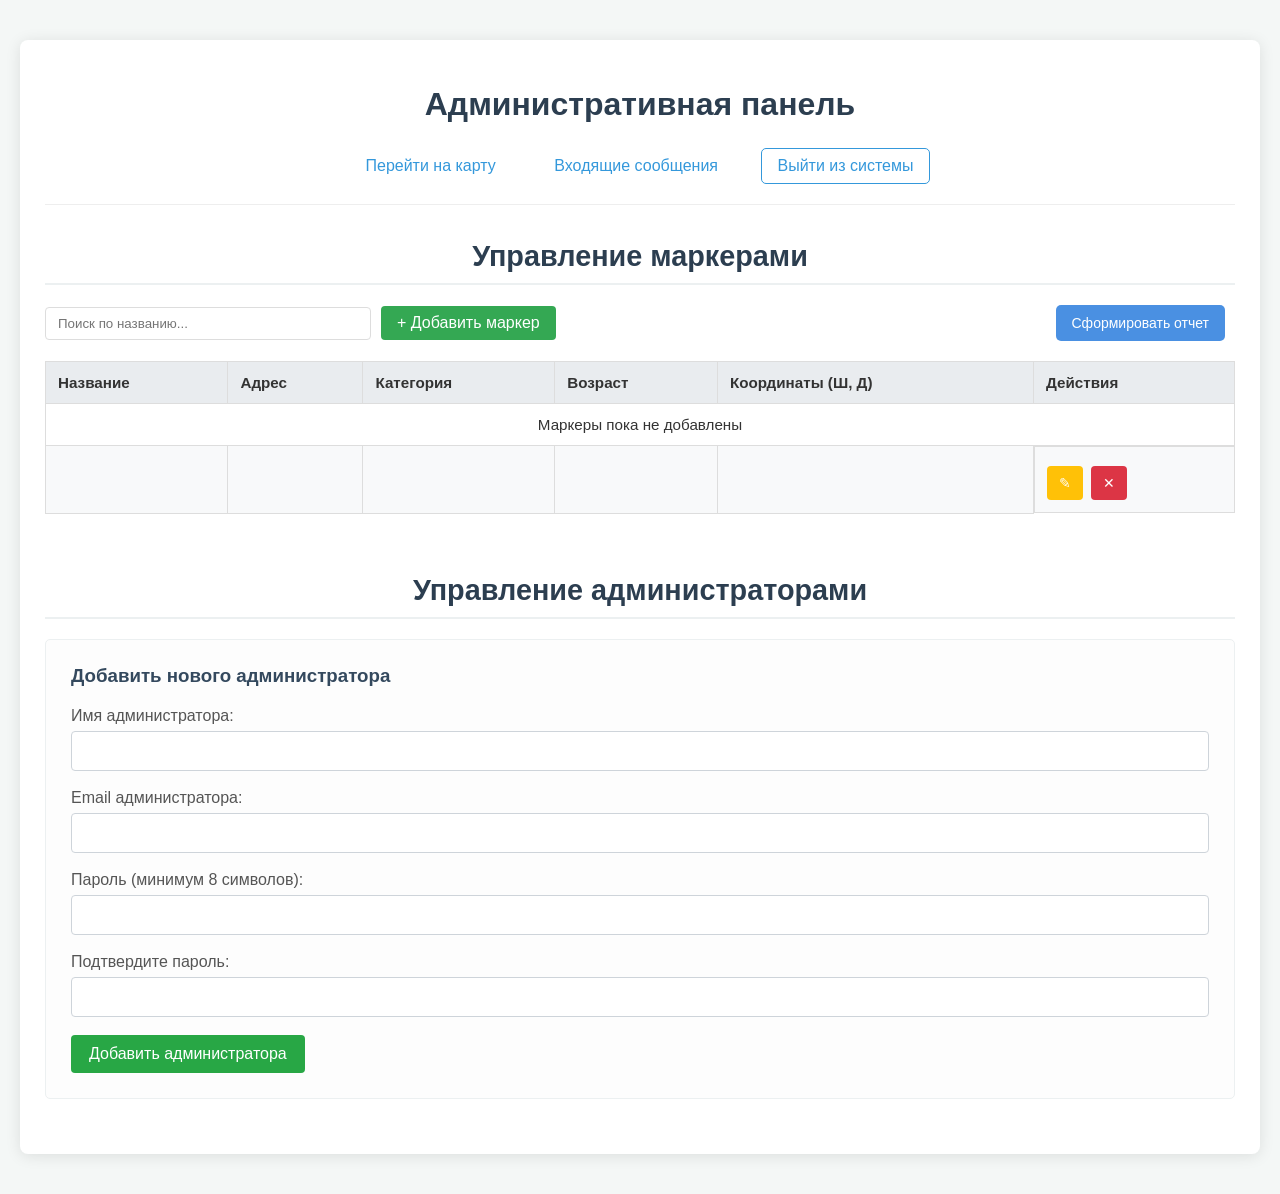
==== src/main/resources/templates/admin-panel.html @ 4ac2db16 "initial commit" ====
<!DOCTYPE html>
<html lang="ru" xmlns:th="http://www.thymeleaf.org" xmlns:sec="http://www.thymeleaf.org/extras/spring-security6">
<head>
    <meta charset="UTF-8">
    <title>Админ-панель</title>
    <script src="https://api-maps.yandex.ru/2.1/?apikey=c346c275-4f93-44c4-8aa1-f67dc426e367&lang=ru_RU"></script>
    <link rel="stylesheet" th:href="@{/css/style.css}">
    <style>
        body { font-family: 'Inter', sans-serif; margin: 0; padding: 20px; background-color: #f4f7f6; color: #333; }
        .admin-container { max-width: 1200px; margin: 20px auto; background: #fff; padding: 25px; border-radius: 8px; box-shadow: 0 2px 15px rgba(0,0,0,0.1); }
        h1, h2 { text-align: center; color: #2c3e50; }
        h1 { margin-bottom: 25px; }
        h2 { margin-top: 35px; margin-bottom: 20px; border-bottom: 2px solid #ecf0f1; padding-bottom: 10px; font-size: 1.8em; }
        .nav-links { text-align: center; margin-bottom: 30px; padding-bottom: 20px; border-bottom: 1px solid #eee; }
        .nav-links a, .nav-links button {
            margin: 0 12px; text-decoration: none; color: #3498db; font-weight: 500;
            padding: 8px 15px; border-radius: 5px; transition: background-color 0.3s, color 0.3s;
        }
        .nav-links a:hover, .nav-links button:hover { background-color: #3498db; color: white; }
        .nav-links button { background: none; border: 1px solid #3498db; cursor: pointer; font-size: inherit; }

        table { width: 100%; border-collapse: collapse; margin-bottom: 25px; font-size: 0.95em; }
        th, td { border: 1px solid #ddd; padding: 12px; text-align: left; vertical-align: middle; }
        th { background-color: #e9ecef; font-weight: 600; }
        tr:nth-child(even) { background-color: #f8f9fa; }
        .actions {
            display: flex; /* Горизонтальное размещение */
            gap: 8px; /* Пространство между кнопками */
            align-items: center; /* Выравнивание по вертикали */
        }
        .actions a, .actions button {
            margin-right: 0; text-decoration: none; padding: 9px 12px;
            border-radius: 4px; font-size: 0.9em; border: none; cursor: pointer;
            transition: opacity 0.2s; margin-top: 7px;
        }
        .actions .edit-btn { background-color: #ffc107; color: white; }
        .actions .edit-btn:hover { opacity: 0.8; }
        .actions .delete-btn { background-color: #dc3545; color: white; }
        .actions .delete-btn:hover { opacity: 0.8; }

        .form-section { margin-bottom: 30px; padding: 25px; background-color: #fdfdfd; border: 1px solid #ecf0f1; border-radius: 5px; }
        .form-section h3 { margin-top: 0; margin-bottom: 20px; color: #34495e; }
        .form-group { margin-bottom: 18px; }
        .form-group label { display: block; margin-bottom: 6px; font-weight: 500; color: #555; }
        .form-group input[type="text"],
        .form-group input[type="number"],
        .form-group input[type="email"],
        .form-group input[type="password"],
        .form-group select {
            width: 100%;
            padding: 10px; border: 1px solid #ced4da; border-radius: 4px;
            box-sizing: border-box; font-size: 1em;
            transition: border-color 0.2s;
        }
        .form-group input:focus, .form-group select:focus { border-color: #3498db; outline: none; box-shadow: 0 0 0 0.1rem rgba(52, 152, 219, 0.25); }
        .btn { padding: 10px 18px; border-radius: 4px; border: none; cursor: pointer; font-size: 1em; font-weight: 500; transition: background-color 0.3s; }
        .btn-primary { background-color: #28a745; color: white; }
        .btn-primary:hover { background-color: #218838; }
        .btn-submit-edit { background-color: #007bff; color: white; }
        .btn-submit-edit:hover { background-color: #0056b3; }

        .validation-error { color: #e74c3c; font-size: 0.85em; margin-top: 4px; }

        .modal { display: none; position: fixed; z-index: 1050; left: 0; top: 0; width: 100%; height: 100%; overflow: auto; background-color: rgba(0,0,0,0.5); }
        .modal-content { background-color: #fff; margin: 8% auto; padding: 25px; border: 1px solid #bbb; width: 90%; max-width: 650px; border-radius: 6px; position: relative; box-shadow: 0 5px 15px rgba(0,0,0,0.3); }
        .close-btn { color: #888; position: absolute; top: 10px; right: 20px; font-size: 28px; font-weight: bold; }
        .close-btn:hover, .close-btn:focus { color: #333; text-decoration: none; cursor: pointer; }

        .map-container {
            height: 300px;
            width: 100%;
            margin-bottom: 20px;
            border: 1px solid #ddd;
            border-radius: 4px;
        }

        #add-map-preview, #edit-map-preview {
            height: 100%;
            width: 100%;
        }

        .map-controls {
            margin-top: 10px;
            display: flex;
            gap: 10px;
        }

        .map-controls button {
            background: none; border: 1px solid #3498db; cursor: pointer; font-size: inherit;
            margin: 0 12px; text-decoration: none; color: #3498db; font-weight: 500;
            padding: 5px 10px; border-radius: 5px; transition: background-color 0.3s, color 0.3s;
        }

        .map-controls button:hover {
            background-color: #3498db; color: white;
        }

        .table-actions {
            display: flex;
            justify-content: space-between;
            align-items: center;
            margin-bottom: 20px;
        }
        .search-and-add {
            display: flex;
            gap: 10px;
            align-items: center;
        }
        .search-input {
            padding: 8px 12px;
            border: 1px solid #ddd;
            border-radius: 4px;
            width: 300px;
        }
        .add-btn {
            background-color: #34a853;
            color: white;
            border: none;
            padding: 8px 16px;
            font-size: 1em;
            border-radius: 4px;
            cursor: pointer;
            transition: background-color 0.3s;
        }
        .add-btn:hover {
            background-color: #2d9249;
        }

        /* Новые стили для уведомлений */
        .notification {
            position: fixed;
            top: 20px;
            left: 50%;
            transform: translateX(-50%);
            padding: 15px 20px;
            border-radius: 5px;
            display: flex;
            align-items: center;
            justify-content: space-between;
            box-shadow: 0 2px 10px rgba(0,0,0,0.1);
            z-index: 1000;
            max-width: 80%;
            animation: fadeIn 0.3s ease-in-out;
        }

        .success-notification {
            background-color: #d4edda;
            color: #155724;
            border: 1px solid #c3e6cb;
        }

        .error-notification {
            background-color: #f8d7da;
            color: #721c24;
            border: 1px solid #f5c6cb;
        }

        .notification-close {
            margin-left: 15px;
            cursor: pointer;
            font-weight: bold;
        }

        @keyframes fadeIn {
            from { opacity: 0; transform: translateX(-50%) translateY(-20px); }
            to { opacity: 1; transform: translateX(-50%) translateY(0); }
        }

        .report-btn {
            background-color: #4a90e2; /* Голубой цвет */
            color: white;
            border: none;
            padding: 10px 16px;
            font-size: 14px;
            font-weight: 500;
            border-radius: 5px;
            cursor: pointer;
            transition: background-color 0.3s ease;
            margin-right: 10px;
        }

        .report-btn:hover {
            background-color: #357ABD;
        }
    </style>
</head>
<body>
<div class="admin-container">
    <h1>Административная панель</h1>
    <div class="nav-links">
        <a th:href="@{/}">Перейти на карту</a>
        <a th:href="@{/admin/chats}">Входящие сообщения</a>
        <form th:action="@{/logout}" method="post" style="display: inline;">
            <button type="submit">Выйти из системы</button>
        </form>
    </div>

    <!-- Уведомления будут добавляться сюда динамически -->
    <div id="notifications-container"></div>

    <h2 id="manage-markers-heading">Управление маркерами</h2>

    <div class="table-actions">
        <div class="search-and-add">
            <input type="text" id="marker-search" class="search-input" placeholder="Поиск по названию...">
            <button class="add-btn" onclick="openAddModal()">+ Добавить маркер</button>
        </div>
        <button class="report-btn" onclick="generateReport()">Сформировать отчет</button>
    </div>

    <div style="overflow-x:auto;">
        <table id="markers-table">
            <thead>
            <tr>
                <th>Название</th>
                <th>Адрес</th>
                <th>Категория</th>
                <th>Возраст</th>
                <th>Координаты (Ш, Д)</th>
                <th>Действия</th>
            </tr>
            </thead>
            <tbody>
            <tr th:if="${#lists.isEmpty(markers)}">
                <td colspan="7" style="text-align:center;">Маркеры пока не добавлены</td>
            </tr>
            <tr th:each="marker : ${markers}" class="marker-row">
                <td class="marker-name" th:text="${marker.name}"></td>
                <td th:text="${marker.address ?: '-'}"></td>
                <td th:text="${marker.diagnosis ?: '-'}"></td>
                <td th:text="${marker.age ?: '-'}"></td>
                <td th:text="${marker.latitude + ', ' + marker.longitude}"></td>
                <td class="actions">
                    <button th:attr="onclick=|openEditModal(${marker.id})|" class="edit-btn">✎</button>
                    <form th:action="@{/admin/markers/delete}" method="post" style="display: inline;">
                        <input type="hidden" name="id" th:value="${marker.id}"/>
                        <button type="submit" class="delete-btn" onclick="return confirm('Вы уверены, что хотите удалить этот маркер?');">✕</button>
                    </form>
                </td>
            </tr>
            </tbody>
        </table>
    </div>

    <!-- Модальное окно для добавления маркера -->
    <div id="addMarkerModal" class="modal">
        <div class="modal-content">
            <span class="close-btn" onclick="closeAddModal()">×</span>
            <h3>Добавить новый маркер</h3>
            <form id="addMarkerForm" th:action="@{/admin/markers/add}" th:object="${newMarker}" method="post">
                <div th:if="${#fields.hasErrors('newMarker.*')}" class="notification error-notification">
                    <span>Пожалуйста, исправьте ошибки в форме:</span>
                    <ul>
                        <li th:each="err : ${#fields.errors('newMarker.*')}" th:text="${err}"></li>
                    </ul>
                    <span class="notification-close" onclick="this.parentElement.style.display='none'">×</span>
                </div>

                <div class="form-group">
                    <label for="add-name">Название организации/услуги:</label>
                    <input type="text" id="add-name" th:field="*{name}" required>
                    <div th:if="${#fields.hasErrors('name')}" th:errors="*{name}" class="validation-error"></div>
                </div>

                <div class="form-group">
                    <label>Выберите местоположение на карте:</label>
                    <div class="map-container">
                        <div id="add-map-preview"></div>
                    </div>
                    <div class="map-controls">
                        <button type="button" id="add-search-by-address">Найти по адресу</button>
                    </div>
                </div>

                <div class="form-group">
                    <label for="add-address">Адрес:</label>
                    <input type="text" id="add-address" th:field="*{address}">
                    <div th:if="${#fields.hasErrors('address')}" th:errors="*{address}" class="validation-error"></div>
                </div>
                <div class="form-group">
                    <label for="add-latitude">Широта:</label>
                    <input type="number" step="any" id="add-latitude" th:field="*{latitude}" required>
                    <div th:if="${#fields.hasErrors('latitude')}" th:errors="*{latitude}" class="validation-error"></div>
                </div>
                <div class="form-group">
                    <label for="add-longitude">Долгота:</label>
                    <input type="number" step="any" id="add-longitude" th:field="*{longitude}" required>
                    <div th:if="${#fields.hasErrors('longitude')}" th:errors="*{longitude}" class="validation-error"></div>
                </div>
                <div class="form-group">
                    <label for="add-diagnosis">Категория услуги:</label>
                    <select id="add-diagnosis" th:field="*{diagnosis}">
                        <option value="">-- Не выбрано --</option>
                        <option value="educational">Образовательные</option>
                        <option value="social">Социальные</option>
                        <option value="medical">Медицинские</option>
                        <option value="legal">Юридические</option>
                        <option value="psychological">Психологические</option>
                        <option value="commercial">Коммерческие</option>
                    </select>
                    <div th:if="${#fields.hasErrors('diagnosis')}" th:errors="*{diagnosis}" class="validation-error"></div>
                </div>
                <div class="form-group">
                    <label for="add-age">Возрастная категория:</label>
                    <select id="add-age" th:field="*{age}">
                        <option value="">-- Не выбрано --</option>
                        <option value="0-3">0-3 года</option>
                        <option value="4-6">4-6 лет</option>
                        <option value="7-12">7-12 лет</option>
                        <option value="13-17">13-17 лет</option>
                        <option value="18-23">18-23 года</option>
                        <option value="24+">24 года и старше</option>
                    </select>
                    <div th:if="${#fields.hasErrors('age')}" th:errors="*{age}" class="validation-error"></div>
                </div>
                <div class="form-group">
                    <label for="add-photo">Загрузите фото:</label>
                    <input type="file" id="add-photo" name="photo" accept="image/*"/>
                </div>
                <button type="submit" class="btn btn-primary">Добавить маркер</button>
            </form>
        </div>
    </div>

    <!-- Модальное окно для редактирования маркера -->
    <div id="editMarkerModal" class="modal">
        <div class="modal-content">
            <span class="close-btn" onclick="closeEditModal()">×</span>
            <h3>Редактировать маркер</h3>
            <form id="editMarkerForm" th:action="@{/admin/markers/update}" th:object="${editMarker}" method="post">
                <input type="hidden" th:field="*{id}" id="edit-id"/>

                <div th:if="${#fields.hasErrors('editMarker.*')}" class="notification error-notification">
                    <span>Пожалуйста, исправьте ошибки в форме:</span>
                    <ul>
                        <li th:each="err : ${#fields.errors('editMarker.*')}" th:text="${err}"></li>
                    </ul>
                    <span class="notification-close" onclick="this.parentElement.style.display='none'">×</span>
                </div>

                <div class="form-group">
                    <label for="edit-name">Название:</label>
                    <input type="text" th:field="*{name}" id="edit-name" required/>
                    <div th:if="${#fields.hasErrors('name')}" th:errors="*{name}" class="validation-error"></div>
                </div>

                <div class="form-group">
                    <label>Местоположение на карте:</label>
                    <div class="map-container">
                        <div id="edit-map-preview"></div>
                    </div>
                    <div class="map-controls">
                        <button type="button" id="edit-search-by-address">Найти по адресу</button>
                    </div>
                </div>

                <div class="form-group">
                    <label for="edit-address">Адрес:</label>
                    <input type="text" th:field="*{address}" id="edit-address"/>
                    <div th:if="${#fields.hasErrors('address')}" th:errors="*{address}" class="validation-error"></div>
                </div>
                <div class="form-group">
                    <label for="edit-latitude">Широта:</label>
                    <input type="number" step="any" th:field="*{latitude}" id="edit-latitude" required/>
                    <div th:if="${#fields.hasErrors('latitude')}" th:errors="*{latitude}" class="validation-error"></div>
                </div>
                <div class="form-group">
                    <label for="edit-longitude">Долгота:</label>
                    <input type="number" step="any" th:field="*{longitude}" id="edit-longitude" required/>
                    <div th:if="${#fields.hasErrors('longitude')}" th:errors="*{longitude}" class="validation-error"></div>
                </div>
                <div class="form-group">
                    <label for="edit-diagnosis">Категория услуги:</label>
                    <select th:field="*{diagnosis}" id="edit-diagnosis">
                        <option value="">-- Не выбрано --</option>
                        <option value="educational">Образовательные</option>
                        <option value="social">Социальные</option>
                        <option value="medical">Медицинские</option>
                        <option value="legal">Юридические</option>
                        <option value="psychological">Психологические</option>
                        <option value="commercial">Коммерческие</option>
                    </select>
                    <div th:if="${#fields.hasErrors('diagnosis')}" th:errors="*{diagnosis}" class="validation-error"></div>
                </div>
                <div class="form-group">
                    <label for="edit-age">Возрастная категория:</label>
                    <select th:field="*{age}" id="edit-age">
                        <option value="">-- Не выбрано --</option>
                        <option value="0-3">0-3 года</option>
                        <option value="4-6">4-6 лет</option>
                        <option value="7-12">7-12 лет</option>
                        <option value="13-17">13-17 лет</option>
                        <option value="18-23">18-23 года</option>
                        <option value="24+">24 года и старше</option>
                    </select>
                    <div th:if="${#fields.hasErrors('age')}" th:errors="*{age}" class="validation-error"></div>
                </div>
                <div class="form-group">
                    <label for="edit-phone">Телефон:</label>
                    <input type="text" th:field="*{phone}" id="edit-phone" />
                    <div th:if="${#fields.hasErrors('phone')}" th:errors="*{phone}" class="validation-error"></div>
                </div>
                <div class="form-group">
                    <label for="edit-email">Почта:</label>
                    <input type="email" th:field="*{email}" id="edit-email" />
                    <div th:if="${#fields.hasErrors('email')}" th:errors="*{email}" class="validation-error"></div>
                </div>
                <div class="form-group">
                    <label for="edit-photo">Загрузите новое фото:</label>
                    <input type="file" id="edit-photo" name="photo" accept="image/*"/>
                </div>
                <button type="submit" class="btn btn-submit-edit">Сохранить изменения</button>
            </form>
        </div>
    </div>

    <h2 id="add-admin-heading">Управление администраторами</h2>
    <div class="form-section" id="add-admin-form-section">
        <h3>Добавить нового администратора</h3>
        <form th:action="@{/admin/add-admin}" method="post">
            <div class="form-group">
                <label for="admin-name">Имя администратора:</label>
                <input type="text" id="admin-name" name="name" required>
            </div>
            <div class="form-group">
                <label for="admin-email">Email администратора:</label>
                <input type="email" id="admin-email" name="email" required>
            </div>
            <div class="form-group">
                <label for="admin-password">Пароль (минимум 8 символов):</label>
                <input type="password" id="admin-password" name="password" required minlength="8">
            </div>
            <div class="form-group">
                <label for="admin-confirm-password">Подтвердите пароль:</label>
                <input type="password" id="admin-confirm-password" name="confirmPassword" required>
            </div>
            <button type="submit" class="btn btn-primary">Добавить администратора</button>
        </form>
    </div>
</div>

<script th:inline="javascript">
    /*<![CDATA[*/
    // Глобальные переменные для карт и маркеров
    let map, editMap;
    let marker, editMarker;

    document.addEventListener('DOMContentLoaded', function () {
        // Инициализация карт
        ymaps.ready(() => {
            initAddMap();
            initEditMap();
        });

        // Обработчики для формы добавления
        document.getElementById('add-search-by-address').addEventListener('click', () =>
            searchByAddress('add-address', 'add-map-preview', marker)
        );

        // Обработчики для формы редактирования
        document.getElementById('edit-search-by-address').addEventListener('click', () =>
            searchByAddress('edit-address', 'edit-map-preview', editMarker)
        );

        // Обработка формы добавления маркера
        const addForm = document.getElementById('addMarkerForm');
        if (addForm) {
            addForm.addEventListener('submit', function (e) {
                e.preventDefault();

                const formData = new FormData(addForm);
                const photoInput = document.getElementById('add-photo');
                const file = photoInput.files[0];

                if (file) {
                    const fileData = new FormData();
                    fileData.append("file", file); // ← имя должно совпадать с @RequestParam("file")

                    fetch('/api/upload/photo', {
                        method: 'POST',
                        body: fileData,
                        credentials: 'include'
                    })
                    .then(response => {
                        if (!response.ok) throw new Error("Ошибка загрузки фото");
                        return response.text(); // или response.json(), если сервер возвращает JSON
                    })
                    .then(fileUrl => {
                        formData.set("imageUrl", fileUrl); // Сохраняем URL
                        return fetch('/admin/markers/add', {
                            method: 'POST',
                            body: formData
                        });
                    })
                    .then(() => window.location.reload())
                    .catch(error => {
                        console.error('Ошибка:', error);
                        alert('Ошибка при добавлении маркера');
                    });
                } else {
                    // Если фото не выбрано — отправляем без imageUrl
                    fetch('/admin/markers/add', {
                        method: 'POST',
                        body: formData
                    })
                    .then(() => window.location.reload())
                    .catch(error => {
                        console.error('Ошибка:', error);
                        alert('Ошибка при добавлении маркера');
                    });
                }
            });
        }

        // Обработка формы редактирования маркера
        const editForm = document.getElementById('editMarkerForm');
        if (editForm) {
            editForm.addEventListener('submit', function (e) {
                e.preventDefault();

                const formData = new FormData(editForm);
                const photoInput = document.getElementById('edit-photo');
                const file = photoInput.files[0];

                if (file) {
                    const fileData = new FormData();
                    fileData.append("file", file);

                    fetch('/api/upload/photo', {
                        method: 'POST',
                        body: fileData,
                        credentials: 'include'
                    })
                    .then(response => {
                        if (!response.ok) throw new Error("Ошибка загрузки фото");
                        return response.text();
                    })
                    .then(fileUrl => {
                        formData.set("imageUrl", fileUrl);
                        return fetch('/admin/markers/update', {
                            method: 'POST',
                            body: formData
                        });
                    })
                    .then(() => window.location.reload())
                    .catch(error => {
                        console.error('Ошибка:', error);
                        alert('Ошибка при обновлении маркера');
                    });
                } else {
                    fetch('/admin/markers/update', {
                        method: 'POST',
                        body: formData
                    })
                    .then(() => window.location.reload())
                    .catch(error => {
                        console.error('Ошибка:', error);
                        alert('Ошибка при обновлении маркера');
                    });
                }
            });
        }
    });

    // === Функции работы с картой ===

    function initAddMap() {
        map = new ymaps.Map("add-map-preview", {
            center: [46.3494, 48.0492],
            zoom: 12
        });

        marker = new ymaps.Placemark(map.getCenter(), {}, {
            draggable: false // Отключаем перетаскивание
        });

        map.geoObjects.add(marker);

        // Добавляем обработчик клика по карте
        map.events.add('click', function (e) {
            const coords = e.get('coords');
            marker.geometry.setCoordinates(coords);

            // Обратное геокодирование для получения адреса
            reverseGeocode(coords, 'add-address', 'add-latitude', 'add-longitude');
        });
    }

    function initEditMap() {
        editMap = new ymaps.Map("edit-map-preview", {
            center: [46.3494, 48.0492],
            zoom: 12
        });

        editMarker = new ymaps.Placemark(editMap.getCenter(), {}, {
            draggable: false
        });

        editMap.geoObjects.add(editMarker);

        // Добавляем обработчик клика по карте
        editMap.events.add('click', function (e) {
            const coords = e.get('coords');
            editMarker.geometry.setCoordinates(coords);

            // Обратное геокодирование для получения адреса
            reverseGeocode(coords, 'edit-address', 'edit-latitude', 'edit-longitude');
        });
    }

    function searchByAddress(addressId, mapId, markerObj) {
        const address = document.getElementById(addressId).value;
        if (!address) {
            showNotification('Введите адрес для поиска', 'error');
            return;
        }

        ymaps.geocode(address).then(function (res) {
            const firstGeoObject = res.geoObjects.get(0);
            if (firstGeoObject) {
                const coords = firstGeoObject.geometry.getCoordinates();
                markerObj.geometry.setCoordinates(coords);

                const currentMap = mapId === 'add-map-preview' ? map : editMap;
                currentMap.setCenter(coords, 15);

                const latId = mapId === 'add-map-preview' ? 'add-latitude' : 'edit-latitude';
                const lonId = mapId === 'add-map-preview' ? 'add-longitude' : 'edit-longitude';
                const addrId = mapId === 'add-map-preview' ? 'add-address' : 'edit-address';

                // Сохраняем координаты
                document.getElementById(latId).value = coords[0].toFixed(6);
                document.getElementById(lonId).value = coords[1].toFixed(6);

                // Получаем полный адрес и записываем его в поле "адрес"
                const fullAddress = firstGeoObject.getAddressLine(); // Полный адрес
                document.getElementById(addrId).value = fullAddress;

            } else {
                showNotification('Адрес не найден', 'error');
            }
        }).catch(err => {
            console.error('Ошибка геокодирования:', err);
            showNotification('Ошибка поиска по адресу', 'error');
        });
    }

    function reverseGeocode(coords, addressFieldId, latitudeFieldId, longitudeFieldId) {
        ymaps.geocode(coords, { kind: 'house' }).then(function (res) {
            const firstGeoObject = res.geoObjects.get(0);
            if (firstGeoObject) {
                const fullAddress = firstGeoObject.getAddressLine();
                document.getElementById(addressFieldId).value = fullAddress;
            }
            document.getElementById(latitudeFieldId).value = coords[0].toFixed(6);
            document.getElementById(longitudeFieldId).value = coords[1].toFixed(6);
        }).catch(err => {
            console.error('Ошибка обратного геокодирования:', err);
            document.getElementById(latitudeFieldId).value = coords[0].toFixed(6);
            document.getElementById(longitudeFieldId).value = coords[1].toFixed(6);
            showNotification('Не удалось определить адрес по координатам', 'info');
        });
    }

    // === Работа с модальными окнами ===

    function openAddModal() {
        const addModal = document.getElementById('addMarkerModal');
        if (addModal) addModal.style.display = 'block';
    }

    function closeAddModal() {
        const addModal = document.getElementById('addMarkerModal');
        if (addModal) addModal.style.display = 'none';
    }

    function openEditModal(markerId) {
        const editModal = document.getElementById('editMarkerModal');
        if (!editModal) return;

        fetch(`/admin/markers/api/${markerId}`)
            .then(response => {
                if (!response.ok) throw new Error('Не удалось загрузить данные маркера');
                return response.json();
            })
            .then(marker => {
                document.querySelector('#edit-id').value = marker.id;
                document.querySelector('#edit-name').value = marker.name || '';
                document.querySelector('#edit-address').value = marker.address || '';
                document.querySelector('#edit-latitude').value = marker.latitude || '';
                document.querySelector('#edit-longitude').value = marker.longitude || '';
                document.querySelector('#edit-diagnosis').value = marker.diagnosis || '';
                document.querySelector('#edit-age').value = marker.age || '';
                document.querySelector('#edit-phone').value = marker.phone || '';
                document.querySelector('#edit-email').value = marker.email || '';

                if (marker.latitude && marker.longitude) {
                    const coords = [marker.latitude, marker.longitude];
                    editMarker.geometry.setCoordinates(coords);
                    editMap.setCenter(coords, 15);
                }

                editModal.style.display = 'block';
            })
            .catch(error => {
                console.error("Ошибка при получении данных маркера:", error);
                showNotification("Ошибка: " + error.message, 'error');
            });
    }

    function closeEditModal() {
        const editModal = document.getElementById('editMarkerModal');
        if (editModal) editModal.style.display = 'none';
    }

    window.onclick = function (event) {
        const addModal = document.getElementById('addMarkerModal');
        const editModal = document.getElementById('editMarkerModal');

        if (event.target == addModal) closeAddModal();
        if (event.target == editModal) closeEditModal();
    }

    // === Уведомления ===

    function showNotification(message, type = 'info') {
        let notification = document.getElementById('notification');
        if (!notification) {
            notification = document.createElement('div');
            notification.id = 'notification';
            notification.className = `notification ${type}-notification`;
            document.body.appendChild(notification);
        }

        notification.textContent = message;
        notification.className = `notification ${type}-notification`;
        notification.style.display = 'block';

        setTimeout(() => {
            notification.style.display = 'none';
        }, 5000);
    }

    function hideNotification(notificationId) {
        const notification = document.getElementById(notificationId);
        if (notification) notification.style.display = 'none';
    }

    function showServerNotifications() {
        const successMessage = /*[[${successMessage}]]*/ null;
        const errorMessage = /*[[${errorMessage}]]*/ null;
        const adminFormSuccess = /*[[${adminFormSuccess}]]*/ null;
        const adminFormError = /*[[${adminFormError}]]*/ null;

        if (successMessage) showNotification(successMessage, 'success');
        if (errorMessage) showNotification(errorMessage, 'error');
        if (adminFormSuccess) showNotification(adminFormSuccess, 'success');
        if (adminFormError) showNotification(adminFormError, 'error');
    }
    function generateReport() {
        window.location.href = '/api/reports/generate-monthly-report';
    }
    const addInfoModal = document.getElementById('addInfoModal');
    const infoMarkerId = document.getElementById('info-marker-id');
    const infoPhoneInput = document.getElementById('info-phone');
    const infoEmailInput = document.getElementById('info-email');

    // Открытие модального окна с данными маркера
    function performNewAction(markerId) {
        fetch(`/admin/markers/api/${markerId}`)
            .then(response => response.json())
            .then(marker => {
                infoMarkerId.value = marker.id;
                infoPhoneInput.value = marker.phone || '';
                infoEmailInput.value = marker.email || '';
                addInfoModal.style.display = 'block';
            })
            .catch(error => {
                console.error("Ошибка при получении данных маркера:", error);
                alert("Не удалось загрузить данные маркера");
            });
    }
    document.getElementById('marker-search').addEventListener('input', function () {
        const searchTerm = this.value.toLowerCase();
        const rows = document.querySelectorAll('#markers-table tbody tr.marker-row');

        rows.forEach(row => {
            const nameCell = row.querySelector('.marker-name');
            if (nameCell) {
                const name = nameCell.textContent.toLowerCase();
                row.style.display = name.includes(searchTerm) ? '' : 'none';
            }
        });
    });
    /*]]>*/
</script>
<script th:src="@{/js/script.js}"></script>
</body>
</html>
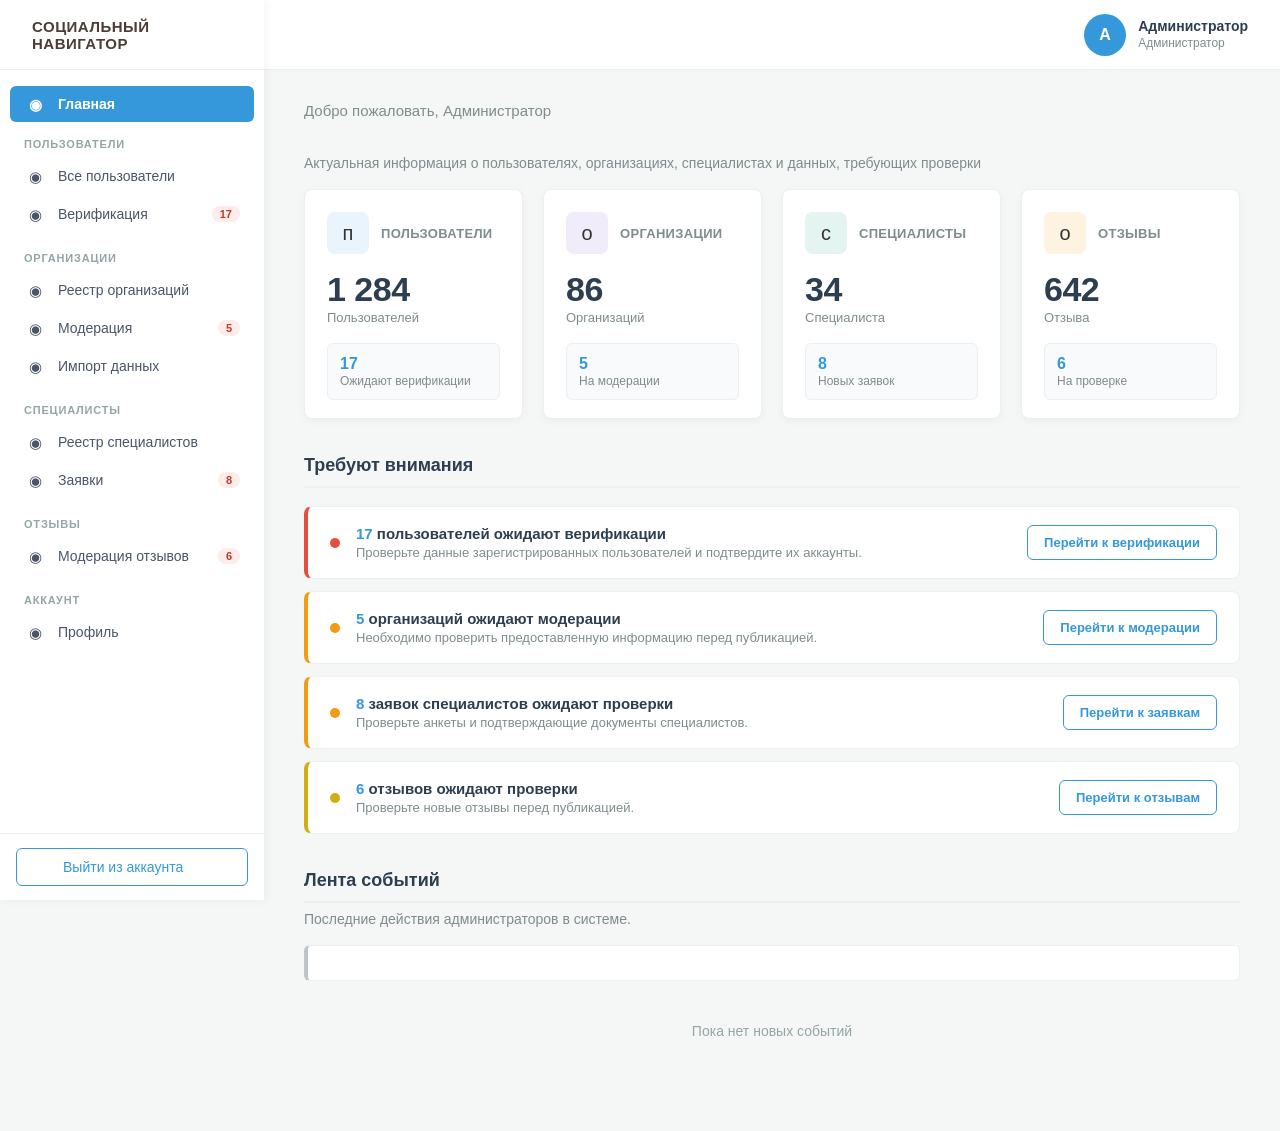
==== commit fbefb8a3: "first commit" ====
--- a/src/main/resources/templates/admin-panel.html
+++ b/src/main/resources/templates/admin-panel.html
@@ -2,131 +2,815 @@
 <html lang="ru" xmlns:th="http://www.thymeleaf.org" xmlns:sec="http://www.thymeleaf.org/extras/spring-security6">
 <head>
     <meta charset="UTF-8">
-    <title>Админ-панель</title>
-    <script src="https://api-maps.yandex.ru/2.1/?apikey=c346c275-4f93-44c4-8aa1-f67dc426e367&lang=ru_RU"></script>
+    <title>Админ-панель — Социальный навигатор</title>
     <link rel="stylesheet" th:href="@{/css/style.css}">
     <style>
-        body { font-family: 'Inter', sans-serif; margin: 0; padding: 20px; background-color: #f4f7f6; color: #333; }
-        .admin-container { max-width: 1200px; margin: 20px auto; background: #fff; padding: 25px; border-radius: 8px; box-shadow: 0 2px 15px rgba(0,0,0,0.1); }
-        h1, h2 { text-align: center; color: #2c3e50; }
-        h1 { margin-bottom: 25px; }
-        h2 { margin-top: 35px; margin-bottom: 20px; border-bottom: 2px solid #ecf0f1; padding-bottom: 10px; font-size: 1.8em; }
-        .nav-links { text-align: center; margin-bottom: 30px; padding-bottom: 20px; border-bottom: 1px solid #eee; }
-        .nav-links a, .nav-links button {
-            margin: 0 12px; text-decoration: none; color: #3498db; font-weight: 500;
-            padding: 8px 15px; border-radius: 5px; transition: background-color 0.3s, color 0.3s;
-        }
-        .nav-links a:hover, .nav-links button:hover { background-color: #3498db; color: white; }
-        .nav-links button { background: none; border: 1px solid #3498db; cursor: pointer; font-size: inherit; }
-
-        table { width: 100%; border-collapse: collapse; margin-bottom: 25px; font-size: 0.95em; }
-        th, td { border: 1px solid #ddd; padding: 12px; text-align: left; vertical-align: middle; }
-        th { background-color: #e9ecef; font-weight: 600; }
-        tr:nth-child(even) { background-color: #f8f9fa; }
-        .actions {
-            display: flex; /* Горизонтальное размещение */
-            gap: 8px; /* Пространство между кнопками */
-            align-items: center; /* Выравнивание по вертикали */
-        }
-        .actions a, .actions button {
-            margin-right: 0; text-decoration: none; padding: 9px 12px;
-            border-radius: 4px; font-size: 0.9em; border: none; cursor: pointer;
-            transition: opacity 0.2s; margin-top: 7px;
-        }
-        .actions .edit-btn { background-color: #ffc107; color: white; }
-        .actions .edit-btn:hover { opacity: 0.8; }
-        .actions .delete-btn { background-color: #dc3545; color: white; }
-        .actions .delete-btn:hover { opacity: 0.8; }
-
-        .form-section { margin-bottom: 30px; padding: 25px; background-color: #fdfdfd; border: 1px solid #ecf0f1; border-radius: 5px; }
-        .form-section h3 { margin-top: 0; margin-bottom: 20px; color: #34495e; }
+        :root {
+            --sidebar-width: 264px;
+            --topbar-height: 70px;
+            --bg-app: #f4f7f6;
+            --bg-card: #ffffff;
+            --border-soft: #ecf0f1;
+            --border-mid: #e0e6e5;
+            --text-main: #2c3e50;
+            --text-body: #333333;
+            --text-muted: #7f8c8d;
+            --accent: #3498db;
+            --accent-soft: #eaf4fc;
+            --success: #28a745;
+            --warning: #f39c12;
+            --danger: #e74c3c;
+        }
+
+        * { box-sizing: border-box; }
+
+        html, body {
+            margin: 0;
+            padding: 0;
+            background-color: var(--bg-app);
+            font-family: 'Inter', -apple-system, BlinkMacSystemFont, 'Segoe UI', sans-serif;
+            color: var(--text-body);
+            min-height: 100vh;
+        }
+
+        /* ============ Общий layout ============ */
+        .admin-layout {
+            display: flex;
+            min-height: 100vh;
+        }
+
+        /* ============ Sidebar ============ */
+        .admin-sidebar {
+            width: var(--sidebar-width);
+            background-color: #ffffff;
+            box-shadow: 2px 0 10px rgba(0, 0, 0, 0.05);
+            position: fixed;
+            top: 0;
+            left: 0;
+            bottom: 0;
+            display: flex;
+            flex-direction: column;
+            z-index: 100;
+        }
+
+        .sidebar-brand {
+            height: var(--topbar-height);
+            display: flex;
+            align-items: center;
+            padding: 0 22px;
+            font-weight: 900;
+            font-size: 15px;
+            letter-spacing: 0.5px;
+            color: #4C3C34;
+            text-transform: uppercase;
+            border-bottom: 1px solid var(--border-soft);
+            flex-shrink: 0;
+        }
+
+        .sidebar-brand .brand-mark {
+            margin-right: 10px;
+            font-size: 18px;
+            color: #E91E63;
+        }
+
+        .sidebar-nav {
+            flex: 1;
+            overflow-y: auto;
+            padding: 14px 10px 20px;
+            scrollbar-width: thin;
+            scrollbar-color: #ced4da #f8f9fa;
+        }
+
+        .sidebar-nav::-webkit-scrollbar { width: 6px; }
+        .sidebar-nav::-webkit-scrollbar-track { background: #f8f9fa; }
+        .sidebar-nav::-webkit-scrollbar-thumb {
+            background: #ced4da; border-radius: 3px;
+        }
+        .sidebar-nav::-webkit-scrollbar-thumb:hover { background: #adb5bd; }
+
+        .nav-group {
+            margin-bottom: 6px;
+        }
+
+        .nav-group-title {
+            padding: 14px 14px 6px;
+            font-size: 11px;
+            font-weight: 600;
+            letter-spacing: 0.8px;
+            text-transform: uppercase;
+            color: #95a5a6;
+        }
+
+        .nav-item {
+            display: flex;
+            align-items: center;
+            gap: 12px;
+            padding: 10px 14px;
+            margin: 2px 0;
+            border-radius: 6px;
+            color: #4a5568;
+            font-size: 14px;
+            font-weight: 500;
+            text-decoration: none;
+            cursor: pointer;
+            transition: background-color 0.2s, color 0.2s;
+            border: none;
+            background: none;
+            width: 100%;
+            text-align: left;
+            font-family: inherit;
+        }
+
+        .nav-icon {
+            width: 22px;
+            text-align: center;
+            font-size: 15px;
+            line-height: 1;
+            flex-shrink: 0;
+        }
+
+        .nav-item:hover {
+            background-color: var(--accent-soft);
+            color: var(--accent);
+        }
+
+        .nav-item.active {
+            background-color: var(--accent);
+            color: #ffffff;
+            font-weight: 600;
+        }
+
+        .nav-badge {
+            margin-left: auto;
+            background-color: #fdecea;
+            color: #c0392b;
+            font-size: 11px;
+            font-weight: 600;
+            padding: 2px 8px;
+            border-radius: 10px;
+            min-width: 22px;
+            text-align: center;
+        }
+
+        .nav-item.active .nav-badge {
+            background-color: rgba(255, 255, 255, 0.25);
+            color: #ffffff;
+        }
+
+        .sidebar-footer {
+            padding: 14px 16px;
+            border-top: 1px solid var(--border-soft);
+            flex-shrink: 0;
+        }
+
+        .logout-btn {
+            width: 100%;
+            display: flex;
+            align-items: center;
+            gap: 10px;
+            padding: 10px 14px;
+            border-radius: 6px;
+            background-color: transparent;
+            border: 1px solid var(--accent);
+            color: var(--accent);
+            font-family: inherit;
+            font-size: 14px;
+            font-weight: 500;
+            cursor: pointer;
+            transition: background-color 0.2s, color 0.2s;
+        }
+
+        .logout-btn:hover {
+            background-color: var(--accent);
+            color: #ffffff;
+        }
+
+        /* ============ Main area ============ */
+        .main-area {
+            flex: 1;
+            margin-left: var(--sidebar-width);
+            display: flex;
+            flex-direction: column;
+            min-width: 0;
+        }
+
+        .topbar {
+            height: var(--topbar-height);
+            background-color: #ffffff;
+            border-bottom: 1px solid var(--border-soft);
+            display: flex;
+            align-items: center;
+            justify-content: space-between;
+            padding: 0 32px;
+            position: sticky;
+            top: 0;
+            z-index: 50;
+        }
+
+        .topbar-titles {
+            display: flex;
+            flex-direction: column;
+            gap: 2px;
+        }
+
+        .topbar-service {
+            font-size: 12px;
+            font-weight: 500;
+            letter-spacing: 0.5px;
+            text-transform: uppercase;
+            color: #95a5a6;
+        }
+
+        .topbar-section {
+            font-size: 18px;
+            font-weight: 700;
+            color: var(--text-main);
+        }
+
+        .topbar-profile {
+            display: flex;
+            align-items: center;
+            gap: 12px;
+        }
+
+        .profile-avatar {
+            width: 42px;
+            height: 42px;
+            border-radius: 50%;
+            background-color: var(--accent);
+            color: #fff;
+            display: flex;
+            align-items: center;
+            justify-content: center;
+            font-weight: 600;
+            font-size: 16px;
+            letter-spacing: 0.5px;
+            flex-shrink: 0;
+        }
+
+        .profile-meta {
+            display: flex;
+            flex-direction: column;
+            line-height: 1.25;
+        }
+
+        .profile-meta-name {
+            font-size: 14px;
+            font-weight: 600;
+            color: var(--text-main);
+        }
+
+        .profile-meta-role {
+            font-size: 12px;
+            color: var(--text-muted);
+        }
+
+        /* ============ Контент ============ */
+        .content {
+            padding: 32px 40px 60px;
+            max-width: 1400px;
+            width: 100%;
+        }
+
+        .page-section { display: none; }
+        .page-section.active { display: block; }
+
+        .page-header h2 {
+            margin: 0 0 6px;
+            font-size: 26px;
+            font-weight: 700;
+            color: var(--text-main);
+        }
+
+        .page-header .greeting {
+            margin: 0;
+            font-size: 15px;
+            color: var(--text-muted);
+        }
+
+        .section-title-block {
+            margin: 36px 0 18px;
+        }
+
+        .section-title-block h3 {
+            margin: 0 0 4px;
+            font-size: 18px;
+            font-weight: 600;
+            color: var(--text-main);
+            border-bottom: 2px solid var(--border-soft);
+            padding-bottom: 10px;
+        }
+
+        .section-title-block p {
+            margin: 8px 0 0;
+            font-size: 14px;
+            color: var(--text-muted);
+            max-width: 720px;
+        }
+
+        /* ============ Stat cards ============ */
+        .stats-grid {
+            display: grid;
+            grid-template-columns: repeat(4, 1fr);
+            gap: 20px;
+        }
+
+        @media (max-width: 1200px) {
+            .stats-grid { grid-template-columns: repeat(2, 1fr); }
+        }
+        @media (max-width: 640px) {
+            .stats-grid { grid-template-columns: 1fr; }
+        }
+
+        .stat-card {
+            background-color: var(--bg-card);
+            border-radius: 8px;
+            padding: 22px 22px 18px;
+            border: 1px solid var(--border-soft);
+            box-shadow: 0 2px 8px rgba(0, 0, 0, 0.04);
+            display: flex;
+            flex-direction: column;
+            transition: box-shadow 0.2s, transform 0.2s;
+        }
+
+        .stat-card:hover {
+            box-shadow: 0 4px 16px rgba(52, 152, 219, 0.12);
+            transform: translateY(-2px);
+        }
+
+        .stat-card-header {
+            display: flex;
+            align-items: center;
+            gap: 12px;
+            margin-bottom: 18px;
+        }
+
+        .stat-icon {
+            width: 42px;
+            height: 42px;
+            border-radius: 8px;
+            display: flex;
+            align-items: center;
+            justify-content: center;
+            font-size: 20px;
+            line-height: 1;
+            flex-shrink: 0;
+        }
+        .stat-icon.blue   { background-color: #eaf4fc; }
+        .stat-icon.violet { background-color: #f0ecfa; }
+        .stat-icon.teal   { background-color: #e3f4f1; }
+        .stat-icon.amber  { background-color: #fdf3e0; }
+
+        .stat-label {
+            font-size: 13px;
+            font-weight: 600;
+            letter-spacing: 0.3px;
+            text-transform: uppercase;
+            color: var(--text-muted);
+        }
+
+        .stat-main-value {
+            font-size: 34px;
+            font-weight: 700;
+            color: var(--text-main);
+            line-height: 1;
+            letter-spacing: -0.5px;
+        }
+
+        .stat-main-label {
+            font-size: 13px;
+            color: var(--text-muted);
+            margin-top: 4px;
+            margin-bottom: 18px;
+        }
+
+        .stat-link {
+            display: flex;
+            align-items: center;
+            justify-content: space-between;
+            padding: 10px 12px;
+            border-radius: 6px;
+            background-color: #f8fafc;
+            border: 1px solid var(--border-soft);
+            text-decoration: none;
+            color: var(--text-body);
+            transition: background-color 0.2s, border-color 0.2s, color 0.2s;
+            margin-top: auto;
+        }
+
+        .stat-link:hover {
+            background-color: var(--accent-soft);
+            border-color: var(--accent);
+            color: var(--accent);
+        }
+
+        .stat-link-info {
+            display: flex;
+            flex-direction: column;
+            line-height: 1.25;
+        }
+
+        .stat-link-value {
+            font-size: 16px;
+            font-weight: 700;
+            color: var(--accent);
+        }
+
+        .stat-link-text {
+            font-size: 12px;
+            color: var(--text-muted);
+        }
+
+        .stat-link-arrow {
+            color: #bdc3c7;
+            font-size: 15px;
+            transition: transform 0.2s, color 0.2s;
+        }
+
+        .stat-link:hover .stat-link-arrow {
+            transform: translateX(2px);
+            color: var(--accent);
+        }
+
+        /* ============ Attention block ============ */
+        .attention-list {
+            display: flex;
+            flex-direction: column;
+            gap: 12px;
+        }
+
+        .attention-item {
+            background-color: var(--bg-card);
+            border: 1px solid var(--border-soft);
+            border-left: 4px solid var(--accent);
+            border-radius: 8px;
+            padding: 18px 22px;
+            display: flex;
+            align-items: center;
+            justify-content: space-between;
+            gap: 20px;
+            transition: box-shadow 0.2s;
+        }
+
+        .attention-item:hover {
+            box-shadow: 0 2px 12px rgba(0, 0, 0, 0.06);
+        }
+
+        .attention-item.priority-high   { border-left-color: var(--danger); }
+        .attention-item.priority-medium { border-left-color: var(--warning); }
+        .attention-item.priority-low    { border-left-color: #d4ac0d; }
+
+        .attention-content {
+            display: flex;
+            align-items: center;
+            gap: 16px;
+            min-width: 0;
+        }
+
+        .attention-dot {
+            width: 10px;
+            height: 10px;
+            border-radius: 50%;
+            flex-shrink: 0;
+        }
+        .attention-item.priority-high .attention-dot   { background-color: var(--danger); }
+        .attention-item.priority-medium .attention-dot { background-color: var(--warning); }
+        .attention-item.priority-low .attention-dot    { background-color: #d4ac0d; }
+
+        .attention-text {
+            display: flex;
+            flex-direction: column;
+            gap: 3px;
+            min-width: 0;
+        }
+
+        .attention-title {
+            font-size: 15px;
+            font-weight: 600;
+            color: var(--text-main);
+        }
+
+        .attention-title .count {
+            color: var(--accent);
+            font-weight: 700;
+        }
+
+        .attention-desc {
+            font-size: 13px;
+            color: var(--text-muted);
+        }
+
+        .attention-action {
+            flex-shrink: 0;
+            display: inline-flex;
+            align-items: center;
+            gap: 8px;
+            padding: 9px 16px;
+            border-radius: 6px;
+            background-color: transparent;
+            border: 1px solid var(--accent);
+            color: var(--accent);
+            font-size: 13px;
+            font-weight: 600;
+            text-decoration: none;
+            transition: background-color 0.2s, color 0.2s;
+            white-space: nowrap;
+        }
+
+        .attention-action:hover {
+            background-color: var(--accent);
+            color: #fff;
+        }
+
+        @media (max-width: 720px) {
+            .attention-item {
+                flex-direction: column;
+                align-items: flex-start;
+            }
+        }
+
+        /* ============ Import card ============ */
+        .import-card {
+            background-color: var(--bg-card);
+            border: 1px solid var(--border-soft);
+            border-radius: 8px;
+            box-shadow: 0 2px 8px rgba(0, 0, 0, 0.04);
+            padding: 22px 26px;
+            display: flex;
+            align-items: center;
+            justify-content: space-between;
+            gap: 24px;
+            flex-wrap: wrap;
+        }
+
+        .import-info {
+            display: flex;
+            flex-direction: column;
+            gap: 12px;
+            min-width: 0;
+        }
+
+        .import-row {
+            display: flex;
+            align-items: center;
+            gap: 10px;
+            font-size: 14px;
+            color: var(--text-body);
+        }
+
+        .import-row .row-icon {
+            width: 18px;
+            text-align: center;
+            font-size: 14px;
+            line-height: 1;
+        }
+
+        .import-row .label {
+            color: var(--text-muted);
+            margin-right: 4px;
+        }
+
+        .import-row .value {
+            font-weight: 600;
+            color: var(--text-main);
+        }
+
+        .import-row .value.pending {
+            color: var(--warning);
+        }
+
+        .import-btn {
+            display: inline-flex;
+            align-items: center;
+            gap: 8px;
+            padding: 11px 20px;
+            border-radius: 6px;
+            background-color: var(--accent);
+            color: #fff;
+            font-size: 14px;
+            font-weight: 600;
+            text-decoration: none;
+            transition: background-color 0.2s;
+            white-space: nowrap;
+        }
+
+        .import-btn:hover { background-color: #2980b9; }
+
+        /* ============ Notifications feed (супер-админ) ============ */
+        .notifications-feed {
+            list-style: none;
+            margin: 0;
+            padding: 0;
+            max-height: 480px;
+            overflow-y: auto;
+            scrollbar-width: none;
+            -ms-overflow-style: none;
+        }
+        .notifications-feed::-webkit-scrollbar { display: none; }
+
+        .notification-item {
+            padding: 14px 18px;
+            border-radius: 6px;
+            background-color: #fff;
+            border: 1px solid var(--border-soft);
+            border-left: 4px solid #bdc3c7;
+            margin-bottom: 10px;
+        }
+        .notification-item.type-MESSAGE         { border-left-color: #3498db; }
+        .notification-item.type-REVIEW_ADDED    { border-left-color: #9b59b6; }
+        .notification-item.type-MARKER_ADDED    { border-left-color: #27ae60; }
+        .notification-item.type-MARKER_UPDATED  { border-left-color: #f39c12; }
+        .notification-item.type-MARKER_DELETED  { border-left-color: #e74c3c; }
+
+        .notification-item .notification-text {
+            color: var(--text-body);
+            font-size: 14px;
+            line-height: 1.5;
+        }
+        .notification-item .notification-time {
+            color: #95a5a6;
+            font-size: 12px;
+            margin-top: 6px;
+        }
+        .notifications-empty {
+            text-align: center;
+            color: #95a5a6;
+            padding: 32px 0;
+            font-size: 14px;
+        }
+
+        /* ============ Профиль ============ */
+        .profile-card {
+            background-color: var(--bg-card);
+            border: 1px solid var(--border-soft);
+            border-radius: 8px;
+            box-shadow: 0 2px 8px rgba(0, 0, 0, 0.04);
+            padding: 6px 26px;
+            max-width: 640px;
+        }
+
+        .profile-row {
+            display: flex;
+            align-items: center;
+            gap: 14px;
+            padding: 18px 0;
+            border-bottom: 1px solid #f0f2f5;
+        }
+        .profile-row:last-child { border-bottom: none; }
+
+        .profile-row-label {
+            width: 110px;
+            font-weight: 500;
+            color: var(--text-muted);
+            font-size: 14px;
+            flex-shrink: 0;
+        }
+        .profile-row-value {
+            flex: 1;
+            color: var(--text-main);
+            font-size: 15px;
+        }
+        .profile-row-input {
+            flex: 1;
+            padding: 9px 12px;
+            border: 1px solid #ced4da;
+            border-radius: 4px;
+            background-color: #eceff1;
+            font-size: 15px;
+            font-family: inherit;
+            color: var(--text-main);
+            outline: none;
+            transition: border-color 0.2s, background-color 0.2s;
+        }
+        .profile-row-input:focus {
+            border-color: var(--accent);
+            background-color: #fff;
+        }
+
+        .profile-edit-btn {
+            width: 36px;
+            height: 36px;
+            border-radius: 50%;
+            border: 1px solid var(--accent);
+            background-color: #fff;
+            color: var(--accent);
+            cursor: pointer;
+            font-size: 15px;
+            line-height: 1;
+            transition: background-color 0.2s, color 0.2s;
+            flex-shrink: 0;
+        }
+        .profile-edit-btn:hover {
+            background-color: var(--accent);
+            color: #fff;
+        }
+        .profile-edit-btn.confirm-mode {
+            border-color: var(--success);
+            color: var(--success);
+        }
+        .profile-edit-btn.confirm-mode:hover {
+            background-color: var(--success);
+            color: #fff;
+            border-color: var(--success);
+        }
+
+        .role-badge {
+            display: inline-block;
+            padding: 3px 12px;
+            border-radius: 12px;
+            font-size: 12px;
+            font-weight: 500;
+        }
+        .role-badge.super   { background-color: #fff3cd; color: #856404; }
+        .role-badge.regular { background-color: #e2e3e5; color: #383d41; }
+
+        .change-password-btn {
+            background-color: #6c757d;
+            color: #fff;
+            border: none;
+            padding: 10px 18px;
+            border-radius: 4px;
+            font-size: 14px;
+            font-weight: 500;
+            cursor: pointer;
+            font-family: inherit;
+            transition: background-color 0.2s;
+        }
+        .change-password-btn:hover {
+            background-color: #565e64;
+        }
+
+        /* ============ Модальное окно смены пароля ============ */
+        .modal {
+            display: none;
+            position: fixed;
+            z-index: 1050;
+            left: 0; top: 0;
+            width: 100%; height: 100%;
+            overflow: auto;
+            background-color: rgba(0, 0, 0, 0.5);
+        }
+        .modal-content {
+            background-color: #fff;
+            margin: 10% auto;
+            padding: 25px;
+            width: 90%;
+            max-width: 420px;
+            border-radius: 6px;
+            border: 1px solid #bbb;
+            position: relative;
+            box-shadow: 0 5px 15px rgba(0, 0, 0, 0.3);
+        }
+        .close-btn {
+            position: absolute;
+            top: 10px; right: 20px;
+            font-size: 28px;
+            font-weight: bold;
+            color: #888;
+            cursor: pointer;
+            background: none;
+            border: none;
+            padding: 0;
+            line-height: 1;
+        }
+        .close-btn:hover { color: #333; }
+
+        .modal-content h3 {
+            margin: 0 0 22px;
+            font-size: 19px;
+            font-weight: 700;
+            color: var(--text-main);
+            text-align: center;
+        }
+
         .form-group { margin-bottom: 18px; }
-        .form-group label { display: block; margin-bottom: 6px; font-weight: 500; color: #555; }
-        .form-group input[type="text"],
-        .form-group input[type="number"],
-        .form-group input[type="email"],
-        .form-group input[type="password"],
-        .form-group select {
+        .form-group label {
+            display: block;
+            margin-bottom: 6px;
+            font-size: 14px;
+            font-weight: 500;
+            color: #555;
+        }
+        .form-group input[type="password"] {
             width: 100%;
-            padding: 10px; border: 1px solid #ced4da; border-radius: 4px;
-            box-sizing: border-box; font-size: 1em;
+            padding: 10px;
+            border: 1px solid #ced4da;
+            border-radius: 4px;
+            font-size: 15px;
+            font-family: inherit;
+            outline: none;
             transition: border-color 0.2s;
         }
-        .form-group input:focus, .form-group select:focus { border-color: #3498db; outline: none; box-shadow: 0 0 0 0.1rem rgba(52, 152, 219, 0.25); }
-        .btn { padding: 10px 18px; border-radius: 4px; border: none; cursor: pointer; font-size: 1em; font-weight: 500; transition: background-color 0.3s; }
-        .btn-primary { background-color: #28a745; color: white; }
+        .form-group input:focus {
+            border-color: var(--accent);
+            box-shadow: 0 0 0 0.1rem rgba(52, 152, 219, 0.25);
+        }
+
+        .btn { padding: 10px 18px; border-radius: 4px; border: none; cursor: pointer; font-size: 1em; font-weight: 500; font-family: inherit; transition: background-color 0.2s; }
+        .btn-primary { background-color: var(--success); color: #fff; width: 100%; }
         .btn-primary:hover { background-color: #218838; }
-        .btn-submit-edit { background-color: #007bff; color: white; }
-        .btn-submit-edit:hover { background-color: #0056b3; }
-
-        .validation-error { color: #e74c3c; font-size: 0.85em; margin-top: 4px; }
-
-        .modal { display: none; position: fixed; z-index: 1050; left: 0; top: 0; width: 100%; height: 100%; overflow: auto; background-color: rgba(0,0,0,0.5); }
-        .modal-content { background-color: #fff; margin: 8% auto; padding: 25px; border: 1px solid #bbb; width: 90%; max-width: 650px; border-radius: 6px; position: relative; box-shadow: 0 5px 15px rgba(0,0,0,0.3); }
-        .close-btn { color: #888; position: absolute; top: 10px; right: 20px; font-size: 28px; font-weight: bold; }
-        .close-btn:hover, .close-btn:focus { color: #333; text-decoration: none; cursor: pointer; }
-
-        .map-container {
-            height: 300px;
-            width: 100%;
-            margin-bottom: 20px;
-            border: 1px solid #ddd;
-            border-radius: 4px;
-        }
-
-        #add-map-preview, #edit-map-preview {
-            height: 100%;
-            width: 100%;
-        }
-
-        .map-controls {
-            margin-top: 10px;
-            display: flex;
-            gap: 10px;
-        }
-
-        .map-controls button {
-            background: none; border: 1px solid #3498db; cursor: pointer; font-size: inherit;
-            margin: 0 12px; text-decoration: none; color: #3498db; font-weight: 500;
-            padding: 5px 10px; border-radius: 5px; transition: background-color 0.3s, color 0.3s;
-        }
-
-        .map-controls button:hover {
-            background-color: #3498db; color: white;
-        }
-
-        .table-actions {
-            display: flex;
-            justify-content: space-between;
-            align-items: center;
-            margin-bottom: 20px;
-        }
-        .search-and-add {
-            display: flex;
-            gap: 10px;
-            align-items: center;
-        }
-        .search-input {
-            padding: 8px 12px;
-            border: 1px solid #ddd;
-            border-radius: 4px;
-            width: 300px;
-        }
-        .add-btn {
-            background-color: #34a853;
-            color: white;
-            border: none;
-            padding: 8px 16px;
-            font-size: 1em;
-            border-radius: 4px;
-            cursor: pointer;
-            transition: background-color 0.3s;
-        }
-        .add-btn:hover {
-            background-color: #2d9249;
-        }
-
-        /* Новые стили для уведомлений */
+
+        /* ============ Уведомления (toast) ============ */
         .notification {
             position: fixed;
             top: 20px;
@@ -137,663 +821,552 @@
             display: flex;
             align-items: center;
             justify-content: space-between;
+            gap: 12px;
             box-shadow: 0 2px 10px rgba(0,0,0,0.1);
-            z-index: 1000;
+            z-index: 2000;
             max-width: 80%;
+            font-size: 14px;
             animation: fadeIn 0.3s ease-in-out;
         }
-
-        .success-notification {
-            background-color: #d4edda;
-            color: #155724;
-            border: 1px solid #c3e6cb;
-        }
-
-        .error-notification {
-            background-color: #f8d7da;
-            color: #721c24;
-            border: 1px solid #f5c6cb;
-        }
-
+        .success-notification { background-color: #d4edda; color: #155724; border: 1px solid #c3e6cb; }
+        .error-notification   { background-color: #f8d7da; color: #721c24; border: 1px solid #f5c6cb; }
         .notification-close {
-            margin-left: 15px;
             cursor: pointer;
             font-weight: bold;
-        }
-
+            background: none;
+            border: none;
+            color: inherit;
+            font-size: 18px;
+            padding: 0 4px;
+        }
         @keyframes fadeIn {
             from { opacity: 0; transform: translateX(-50%) translateY(-20px); }
-            to { opacity: 1; transform: translateX(-50%) translateY(0); }
-        }
-
-        .report-btn {
-            background-color: #4a90e2; /* Голубой цвет */
-            color: white;
-            border: none;
-            padding: 10px 16px;
-            font-size: 14px;
-            font-weight: 500;
-            border-radius: 5px;
-            cursor: pointer;
-            transition: background-color 0.3s ease;
-            margin-right: 10px;
-        }
-
-        .report-btn:hover {
-            background-color: #357ABD;
+            to   { opacity: 1; transform: translateX(-50%) translateY(0); }
         }
     </style>
 </head>
 <body>
-<div class="admin-container">
-    <h1>Административная панель</h1>
-    <div class="nav-links">
-        <a th:href="@{/}">Перейти на карту</a>
-        <a th:href="@{/admin/chats}">Входящие сообщения</a>
-        <form th:action="@{/logout}" method="post" style="display: inline;">
-            <button type="submit">Выйти из системы</button>
-        </form>
-    </div>
-
-    <!-- Уведомления будут добавляться сюда динамически -->
-    <div id="notifications-container"></div>
-
-    <h2 id="manage-markers-heading">Управление маркерами</h2>
-
-    <div class="table-actions">
-        <div class="search-and-add">
-            <input type="text" id="marker-search" class="search-input" placeholder="Поиск по названию...">
-            <button class="add-btn" onclick="openAddModal()">+ Добавить маркер</button>
+
+<div class="admin-layout">
+
+    <aside class="admin-sidebar">
+        <div class="sidebar-brand">
+            <span class="brand-mark"></span>
+            Социальный<br>навигатор
         </div>
-        <button class="report-btn" onclick="generateReport()">Сформировать отчет</button>
-    </div>
-
-    <div style="overflow-x:auto;">
-        <table id="markers-table">
-            <thead>
-            <tr>
-                <th>Название</th>
-                <th>Адрес</th>
-                <th>Категория</th>
-                <th>Возраст</th>
-                <th>Координаты (Ш, Д)</th>
-                <th>Действия</th>
-            </tr>
-            </thead>
-            <tbody>
-            <tr th:if="${#lists.isEmpty(markers)}">
-                <td colspan="7" style="text-align:center;">Маркеры пока не добавлены</td>
-            </tr>
-            <tr th:each="marker : ${markers}" class="marker-row">
-                <td class="marker-name" th:text="${marker.name}"></td>
-                <td th:text="${marker.address ?: '-'}"></td>
-                <td th:text="${marker.diagnosis ?: '-'}"></td>
-                <td th:text="${marker.age ?: '-'}"></td>
-                <td th:text="${marker.latitude + ', ' + marker.longitude}"></td>
-                <td class="actions">
-                    <button th:attr="onclick=|openEditModal(${marker.id})|" class="edit-btn">✎</button>
-                    <form th:action="@{/admin/markers/delete}" method="post" style="display: inline;">
-                        <input type="hidden" name="id" th:value="${marker.id}"/>
-                        <button type="submit" class="delete-btn" onclick="return confirm('Вы уверены, что хотите удалить этот маркер?');">✕</button>
-                    </form>
-                </td>
-            </tr>
-            </tbody>
-        </table>
-    </div>
-
-    <!-- Модальное окно для добавления маркера -->
-    <div id="addMarkerModal" class="modal">
-        <div class="modal-content">
-            <span class="close-btn" onclick="closeAddModal()">×</span>
-            <h3>Добавить новый маркер</h3>
-            <form id="addMarkerForm" th:action="@{/admin/markers/add}" th:object="${newMarker}" method="post">
-                <div th:if="${#fields.hasErrors('newMarker.*')}" class="notification error-notification">
-                    <span>Пожалуйста, исправьте ошибки в форме:</span>
-                    <ul>
-                        <li th:each="err : ${#fields.errors('newMarker.*')}" th:text="${err}"></li>
-                    </ul>
-                    <span class="notification-close" onclick="this.parentElement.style.display='none'">×</span>
-                </div>
-
-                <div class="form-group">
-                    <label for="add-name">Название организации/услуги:</label>
-                    <input type="text" id="add-name" th:field="*{name}" required>
-                    <div th:if="${#fields.hasErrors('name')}" th:errors="*{name}" class="validation-error"></div>
-                </div>
-
-                <div class="form-group">
-                    <label>Выберите местоположение на карте:</label>
-                    <div class="map-container">
-                        <div id="add-map-preview"></div>
-                    </div>
-                    <div class="map-controls">
-                        <button type="button" id="add-search-by-address">Найти по адресу</button>
-                    </div>
-                </div>
-
-                <div class="form-group">
-                    <label for="add-address">Адрес:</label>
-                    <input type="text" id="add-address" th:field="*{address}">
-                    <div th:if="${#fields.hasErrors('address')}" th:errors="*{address}" class="validation-error"></div>
-                </div>
-                <div class="form-group">
-                    <label for="add-latitude">Широта:</label>
-                    <input type="number" step="any" id="add-latitude" th:field="*{latitude}" required>
-                    <div th:if="${#fields.hasErrors('latitude')}" th:errors="*{latitude}" class="validation-error"></div>
-                </div>
-                <div class="form-group">
-                    <label for="add-longitude">Долгота:</label>
-                    <input type="number" step="any" id="add-longitude" th:field="*{longitude}" required>
-                    <div th:if="${#fields.hasErrors('longitude')}" th:errors="*{longitude}" class="validation-error"></div>
-                </div>
-                <div class="form-group">
-                    <label for="add-diagnosis">Категория услуги:</label>
-                    <select id="add-diagnosis" th:field="*{diagnosis}">
-                        <option value="">-- Не выбрано --</option>
-                        <option value="educational">Образовательные</option>
-                        <option value="social">Социальные</option>
-                        <option value="medical">Медицинские</option>
-                        <option value="legal">Юридические</option>
-                        <option value="psychological">Психологические</option>
-                        <option value="commercial">Коммерческие</option>
-                    </select>
-                    <div th:if="${#fields.hasErrors('diagnosis')}" th:errors="*{diagnosis}" class="validation-error"></div>
-                </div>
-                <div class="form-group">
-                    <label for="add-age">Возрастная категория:</label>
-                    <select id="add-age" th:field="*{age}">
-                        <option value="">-- Не выбрано --</option>
-                        <option value="0-3">0-3 года</option>
-                        <option value="4-6">4-6 лет</option>
-                        <option value="7-12">7-12 лет</option>
-                        <option value="13-17">13-17 лет</option>
-                        <option value="18-23">18-23 года</option>
-                        <option value="24+">24 года и старше</option>
-                    </select>
-                    <div th:if="${#fields.hasErrors('age')}" th:errors="*{age}" class="validation-error"></div>
-                </div>
-                <div class="form-group">
-                    <label for="add-photo">Загрузите фото:</label>
-                    <input type="file" id="add-photo" name="photo" accept="image/*"/>
-                </div>
-                <button type="submit" class="btn btn-primary">Добавить маркер</button>
+
+        <nav class="sidebar-nav">
+
+            <a href="#" class="nav-item active" data-section="home" data-title="Главная">
+                <span class="nav-icon">◉</span>
+                <span>Главная</span>
+            </a>
+
+            <div class="nav-group">
+                <div class="nav-group-title">Пользователи</div>
+                <a href="/admin/users" class="nav-item">
+                    <span class="nav-icon">◉</span>
+                    <span>Все пользователи</span>
+                </a>
+                <a href="/admin/users/verification" class="nav-item">
+                    <span class="nav-icon">◉</span>
+                    <span>Верификация</span>
+                    <span class="nav-badge">17</span>
+                </a>
+            </div>
+
+            <div class="nav-group">
+                <div class="nav-group-title">Организации</div>
+                <a href="/admin/organizations" class="nav-item">
+                    <span class="nav-icon">◉</span>
+                    <span>Реестр организаций</span>
+                </a>
+                <a href="/admin/organizations/moderation" class="nav-item">
+                    <span class="nav-icon">◉</span>
+                    <span>Модерация</span>
+                    <span class="nav-badge">5</span>
+                </a>
+                <a href="/admin/import" class="nav-item">
+                    <span class="nav-icon">◉</span>
+                    <span>Импорт данных</span>
+                </a>
+            </div>
+
+            <div class="nav-group">
+                <div class="nav-group-title">Специалисты</div>
+                <a href="/admin/specialists" class="nav-item">
+                    <span class="nav-icon">◉</span>
+                    <span>Реестр специалистов</span>
+                </a>
+                <a href="/admin/specialists/requests" class="nav-item">
+                    <span class="nav-icon">◉</span>
+                    <span>Заявки</span>
+                    <span class="nav-badge">8</span>
+                </a>
+            </div>
+
+            <div class="nav-group">
+                <div class="nav-group-title">Отзывы</div>
+                <a href="/admin/reviews/moderation" class="nav-item">
+                    <span class="nav-icon">◉</span>
+                    <span>Модерация отзывов</span>
+                    <span class="nav-badge">6</span>
+                </a>
+            </div>
+
+            <div class="nav-group">
+                <div class="nav-group-title">Аккаунт</div>
+                <a href="#" class="nav-item" data-section="profile" data-title="Профиль">
+                    <span class="nav-icon">◉</span>
+                    <span>Профиль</span>
+                </a>
+            </div>
+
+        </nav>
+
+        <div class="sidebar-footer">
+            <form th:action="@{/logout}" method="post">
+                <button type="submit" class="logout-btn">
+                    <span class="nav-icon"></span>
+                    <span>Выйти из аккаунта</span>
+                </button>
             </form>
         </div>
+    </aside>
+
+    <div class="main-area">
+
+        <header class="topbar">
+            <div class="topbar-titles">
+            </div>
+            <div class="topbar-profile">
+                <div class="profile-avatar">
+                    А
+                </div>
+                <div class="profile-meta">
+                    <span class="profile-meta-name"
+                          th:text="${adminUser != null ? adminUser.name : 'Администратор'}">Администратор</span>
+                    <span class="profile-meta-role"
+                          th:text="${isSuperAdmin != null and isSuperAdmin ? 'Супер-администратор' : 'Администратор'}">Администратор</span>
+                </div>
+            </div>
+        </header>
+
+        <main class="content">
+
+            <section id="section-home" class="page-section active">
+
+                <div class="page-header">
+                    <p class="greeting">
+                        Добро пожаловать,
+                        <span th:text="${adminUser != null ? adminUser.name : 'Администратор'}">Администратор</span>
+                    </p>
+                </div>
+
+                <div class="section-title-block">
+                    <p>Актуальная информация о пользователях, организациях, специалистах и данных, требующих проверки</p>
+                </div>
+
+                <div class="stats-grid">
+
+                    <div class="stat-card">
+                        <div class="stat-card-header">
+                            <div class="stat-icon blue">п</div>
+                            <span class="stat-label">Пользователи</span>
+                        </div>
+                        <div class="stat-main-value">1 284</div>
+                        <div class="stat-main-label">Пользователей</div>
+
+                        <a href="/admin/users/verification?filter=pending" class="stat-link">
+                            <div class="stat-link-info">
+                                <span class="stat-link-value">17</span>
+                                <span class="stat-link-text">Ожидают верификации</span>
+                            </div>
+                            <span class="stat-link-arrow"></span>
+                        </a>
+                    </div>
+
+                    <div class="stat-card">
+                        <div class="stat-card-header">
+                            <div class="stat-icon violet">о</div>
+                            <span class="stat-label">Организации</span>
+                        </div>
+                        <div class="stat-main-value">86</div>
+                        <div class="stat-main-label">Организаций</div>
+
+                        <a href="/admin/organizations/moderation?filter=pending" class="stat-link">
+                            <div class="stat-link-info">
+                                <span class="stat-link-value">5</span>
+                                <span class="stat-link-text">На модерации</span>
+                            </div>
+                            <span class="stat-link-arrow"></span>
+                        </a>
+                    </div>
+
+                    <div class="stat-card">
+                        <div class="stat-card-header">
+                            <div class="stat-icon teal">с</div>
+                            <span class="stat-label">Специалисты</span>
+                        </div>
+                        <div class="stat-main-value">34</div>
+                        <div class="stat-main-label">Специалиста</div>
+
+                        <a href="/admin/specialists/requests?filter=new" class="stat-link">
+                            <div class="stat-link-info">
+                                <span class="stat-link-value">8</span>
+                                <span class="stat-link-text">Новых заявок</span>
+                            </div>
+                            <span class="stat-link-arrow"></span>
+                        </a>
+                    </div>
+
+                    <div class="stat-card">
+                        <div class="stat-card-header">
+                            <div class="stat-icon amber">о</div>
+                            <span class="stat-label">Отзывы</span>
+                        </div>
+                        <div class="stat-main-value">642</div>
+                        <div class="stat-main-label">Отзыва</div>
+
+                        <a href="/admin/reviews/moderation?filter=pending" class="stat-link">
+                            <div class="stat-link-info">
+                                <span class="stat-link-value">6</span>
+                                <span class="stat-link-text">На проверке</span>
+                            </div>
+                            <span class="stat-link-arrow"></span>
+                        </a>
+                    </div>
+
+                </div>
+                <div class="section-title-block">
+                    <h3>Требуют внимания</h3>
+                </div>
+
+                <div class="attention-list">
+                    <div class="attention-item priority-high">
+                        <div class="attention-content">
+                            <span class="attention-dot"></span>
+                            <div class="attention-text">
+                                <span class="attention-title">
+                                    <span class="count">17</span> пользователей ожидают верификации
+                                </span>
+                                <span class="attention-desc">Проверьте данные зарегистрированных пользователей и подтвердите их аккаунты.</span>
+                            </div>
+                        </div>
+                        <a href="/admin/users/verification?filter=pending" class="attention-action">
+                            Перейти к верификации
+                        </a>
+                    </div>
+                    <div class="attention-item priority-medium">
+                        <div class="attention-content">
+                            <span class="attention-dot"></span>
+                            <div class="attention-text">
+                                <span class="attention-title">
+                                    <span class="count">5</span> организаций ожидают модерации
+                                </span>
+                                <span class="attention-desc">Необходимо проверить предоставленную информацию перед публикацией.</span>
+                            </div>
+                        </div>
+                        <a href="/admin/organizations/moderation?filter=pending" class="attention-action">
+                            Перейти к модерации
+                        </a>
+                    </div>
+                    <div class="attention-item priority-medium">
+                        <div class="attention-content">
+                            <span class="attention-dot"></span>
+                            <div class="attention-text">
+                                <span class="attention-title">
+                                    <span class="count">8</span> заявок специалистов ожидают проверки
+                                </span>
+                                <span class="attention-desc">Проверьте анкеты и подтверждающие документы специалистов.</span>
+                            </div>
+                        </div>
+                        <a href="/admin/specialists/requests?filter=new" class="attention-action">
+                            Перейти к заявкам
+                        </a>
+                    </div>
+                    <div class="attention-item priority-low">
+                        <div class="attention-content">
+                            <span class="attention-dot"></span>
+                            <div class="attention-text">
+                                <span class="attention-title">
+                                    <span class="count">6</span> отзывов ожидают проверки
+                                </span>
+                                <span class="attention-desc">Проверьте новые отзывы перед публикацией.</span>
+                            </div>
+                        </div>
+                        <a href="/admin/reviews/moderation?filter=pending" class="attention-action">
+                            Перейти к отзывам
+                        </a>
+                    </div>
+
+                </div>
+
+                <div th:if="${isSuperAdmin}">
+                    <div class="section-title-block">
+                        <h3>Лента событий</h3>
+                        <p>Последние действия администраторов в системе.</p>
+                    </div>
+
+                    <ul class="notifications-feed"
+                        th:if="${notifications != null and not #lists.isEmpty(notifications)}">
+                        <li class="notification-item"
+                            th:each="n : ${notifications}"
+                            th:classappend="'type-' + ${n.type}">
+                            <div class="notification-text" th:text="${n.text}"></div>
+                            <div class="notification-time"
+                                 th:text="${#temporals.format(n.createdAt, 'dd.MM.yyyy HH:mm')}"></div>
+                        </li>
+                    </ul>
+                    <div class="notifications-empty"
+                         th:if="${notifications == null or #lists.isEmpty(notifications)}">
+                        Пока нет новых событий
+                    </div>
+                </div>
+
+            </section>
+
+            <section id="section-profile" class="page-section">
+
+                <div class="page-header">
+                    <h2>Профиль</h2>
+                    <p class="greeting">Личные данные вашего аккаунта администратора.</p>
+                </div>
+
+                <div class="section-title-block">
+                    <h3>Личные данные</h3>
+                </div>
+
+                <div class="profile-card">
+                    <div class="profile-row">
+                        <span class="profile-row-label">ФИО:</span>
+                        <span class="profile-row-value"
+                              id="profile-name-value"
+                              th:text="${adminUser != null ? adminUser.name : 'Администратор'}">Администратор</span>
+                        <input type="text" class="profile-row-input"
+                               id="profile-name-input"
+                               style="display:none;"
+                               th:value="${adminUser != null ? adminUser.name : ''}">
+                        <button type="button" class="profile-edit-btn"
+                                id="profile-name-edit-btn"
+                                onclick="toggleProfileEdit('name')"
+                                title="Редактировать">✎</button>
+                    </div>
+
+                    <div class="profile-row">
+                        <span class="profile-row-label">Email:</span>
+                        <span class="profile-row-value"
+                              id="profile-email-value"
+                              th:text="${adminUser != null ? adminUser.email : 'admin@example.com'}">admin@example.com</span>
+                        <input type="email" class="profile-row-input"
+                               id="profile-email-input"
+                               style="display:none;"
+                               th:value="${adminUser != null ? adminUser.email : ''}">
+                        <button type="button" class="profile-edit-btn"
+                                id="profile-email-edit-btn"
+                                onclick="toggleProfileEdit('email')"
+                                title="Редактировать">✎</button>
+                    </div>
+
+                    <div class="profile-row">
+                        <span class="profile-row-label">Телефон:</span>
+                        <span class="profile-row-value">—</span>
+                    </div>
+
+                    <div class="profile-row">
+                        <span class="profile-row-label">Роль:</span>
+                        <span>
+                            <span class="role-badge super" th:if="${isSuperAdmin}">Супер-администратор</span>
+                            <span class="role-badge regular" th:unless="${isSuperAdmin}">Администратор</span>
+                        </span>
+                    </div>
+
+                    <div class="profile-row">
+                        <button type="button" class="change-password-btn" onclick="openChangePasswordModal()">
+                            Сменить пароль
+                        </button>
+                    </div>
+                </div>
+
+            </section>
+
+        </main>
     </div>
-
-    <!-- Модальное окно для редактирования маркера -->
-    <div id="editMarkerModal" class="modal">
-        <div class="modal-content">
-            <span class="close-btn" onclick="closeEditModal()">×</span>
-            <h3>Редактировать маркер</h3>
-            <form id="editMarkerForm" th:action="@{/admin/markers/update}" th:object="${editMarker}" method="post">
-                <input type="hidden" th:field="*{id}" id="edit-id"/>
-
-                <div th:if="${#fields.hasErrors('editMarker.*')}" class="notification error-notification">
-                    <span>Пожалуйста, исправьте ошибки в форме:</span>
-                    <ul>
-                        <li th:each="err : ${#fields.errors('editMarker.*')}" th:text="${err}"></li>
-                    </ul>
-                    <span class="notification-close" onclick="this.parentElement.style.display='none'">×</span>
-                </div>
-
-                <div class="form-group">
-                    <label for="edit-name">Название:</label>
-                    <input type="text" th:field="*{name}" id="edit-name" required/>
-                    <div th:if="${#fields.hasErrors('name')}" th:errors="*{name}" class="validation-error"></div>
-                </div>
-
-                <div class="form-group">
-                    <label>Местоположение на карте:</label>
-                    <div class="map-container">
-                        <div id="edit-map-preview"></div>
-                    </div>
-                    <div class="map-controls">
-                        <button type="button" id="edit-search-by-address">Найти по адресу</button>
-                    </div>
-                </div>
-
-                <div class="form-group">
-                    <label for="edit-address">Адрес:</label>
-                    <input type="text" th:field="*{address}" id="edit-address"/>
-                    <div th:if="${#fields.hasErrors('address')}" th:errors="*{address}" class="validation-error"></div>
-                </div>
-                <div class="form-group">
-                    <label for="edit-latitude">Широта:</label>
-                    <input type="number" step="any" th:field="*{latitude}" id="edit-latitude" required/>
-                    <div th:if="${#fields.hasErrors('latitude')}" th:errors="*{latitude}" class="validation-error"></div>
-                </div>
-                <div class="form-group">
-                    <label for="edit-longitude">Долгота:</label>
-                    <input type="number" step="any" th:field="*{longitude}" id="edit-longitude" required/>
-                    <div th:if="${#fields.hasErrors('longitude')}" th:errors="*{longitude}" class="validation-error"></div>
-                </div>
-                <div class="form-group">
-                    <label for="edit-diagnosis">Категория услуги:</label>
-                    <select th:field="*{diagnosis}" id="edit-diagnosis">
-                        <option value="">-- Не выбрано --</option>
-                        <option value="educational">Образовательные</option>
-                        <option value="social">Социальные</option>
-                        <option value="medical">Медицинские</option>
-                        <option value="legal">Юридические</option>
-                        <option value="psychological">Психологические</option>
-                        <option value="commercial">Коммерческие</option>
-                    </select>
-                    <div th:if="${#fields.hasErrors('diagnosis')}" th:errors="*{diagnosis}" class="validation-error"></div>
-                </div>
-                <div class="form-group">
-                    <label for="edit-age">Возрастная категория:</label>
-                    <select th:field="*{age}" id="edit-age">
-                        <option value="">-- Не выбрано --</option>
-                        <option value="0-3">0-3 года</option>
-                        <option value="4-6">4-6 лет</option>
-                        <option value="7-12">7-12 лет</option>
-                        <option value="13-17">13-17 лет</option>
-                        <option value="18-23">18-23 года</option>
-                        <option value="24+">24 года и старше</option>
-                    </select>
-                    <div th:if="${#fields.hasErrors('age')}" th:errors="*{age}" class="validation-error"></div>
-                </div>
-                <div class="form-group">
-                    <label for="edit-phone">Телефон:</label>
-                    <input type="text" th:field="*{phone}" id="edit-phone" />
-                    <div th:if="${#fields.hasErrors('phone')}" th:errors="*{phone}" class="validation-error"></div>
-                </div>
-                <div class="form-group">
-                    <label for="edit-email">Почта:</label>
-                    <input type="email" th:field="*{email}" id="edit-email" />
-                    <div th:if="${#fields.hasErrors('email')}" th:errors="*{email}" class="validation-error"></div>
-                </div>
-                <div class="form-group">
-                    <label for="edit-photo">Загрузите новое фото:</label>
-                    <input type="file" id="edit-photo" name="photo" accept="image/*"/>
-                </div>
-                <button type="submit" class="btn btn-submit-edit">Сохранить изменения</button>
-            </form>
-        </div>
-    </div>
-
-    <h2 id="add-admin-heading">Управление администраторами</h2>
-    <div class="form-section" id="add-admin-form-section">
-        <h3>Добавить нового администратора</h3>
-        <form th:action="@{/admin/add-admin}" method="post">
+</div>
+
+<div id="changePasswordModal" class="modal">
+    <div class="modal-content">
+        <button class="close-btn" onclick="closeChangePasswordModal()">×</button>
+        <h3>Смена пароля</h3>
+        <form id="changePasswordForm">
             <div class="form-group">
-                <label for="admin-name">Имя администратора:</label>
-                <input type="text" id="admin-name" name="name" required>
+                <label for="new-password-input">Новый пароль (минимум 8 символов):</label>
+                <input type="password" id="new-password-input" required minlength="8">
             </div>
             <div class="form-group">
-                <label for="admin-email">Email администратора:</label>
-                <input type="email" id="admin-email" name="email" required>
+                <label for="confirm-password-input">Подтвердите пароль:</label>
+                <input type="password" id="confirm-password-input" required minlength="8">
             </div>
-            <div class="form-group">
-                <label for="admin-password">Пароль (минимум 8 символов):</label>
-                <input type="password" id="admin-password" name="password" required minlength="8">
-            </div>
-            <div class="form-group">
-                <label for="admin-confirm-password">Подтвердите пароль:</label>
-                <input type="password" id="admin-confirm-password" name="confirmPassword" required>
-            </div>
-            <button type="submit" class="btn btn-primary">Добавить администратора</button>
+            <button type="submit" class="btn btn-primary">Сохранить новый пароль</button>
         </form>
     </div>
 </div>
 
 <script th:inline="javascript">
     /*<![CDATA[*/
-    // Глобальные переменные для карт и маркеров
-    let map, editMap;
-    let marker, editMarker;
-
-    document.addEventListener('DOMContentLoaded', function () {
-        // Инициализация карт
-        ymaps.ready(() => {
-            initAddMap();
-            initEditMap();
-        });
-
-        // Обработчики для формы добавления
-        document.getElementById('add-search-by-address').addEventListener('click', () =>
-            searchByAddress('add-address', 'add-map-preview', marker)
-        );
-
-        // Обработчики для формы редактирования
-        document.getElementById('edit-search-by-address').addEventListener('click', () =>
-            searchByAddress('edit-address', 'edit-map-preview', editMarker)
-        );
-
-        // Обработка формы добавления маркера
-        const addForm = document.getElementById('addMarkerForm');
-        if (addForm) {
-            addForm.addEventListener('submit', function (e) {
-                e.preventDefault();
-
-                const formData = new FormData(addForm);
-                const photoInput = document.getElementById('add-photo');
-                const file = photoInput.files[0];
-
-                if (file) {
-                    const fileData = new FormData();
-                    fileData.append("file", file); // ← имя должно совпадать с @RequestParam("file")
-
-                    fetch('/api/upload/photo', {
-                        method: 'POST',
-                        body: fileData,
-                        credentials: 'include'
-                    })
-                    .then(response => {
-                        if (!response.ok) throw new Error("Ошибка загрузки фото");
-                        return response.text(); // или response.json(), если сервер возвращает JSON
-                    })
-                    .then(fileUrl => {
-                        formData.set("imageUrl", fileUrl); // Сохраняем URL
-                        return fetch('/admin/markers/add', {
-                            method: 'POST',
-                            body: formData
-                        });
-                    })
-                    .then(() => window.location.reload())
-                    .catch(error => {
-                        console.error('Ошибка:', error);
-                        alert('Ошибка при добавлении маркера');
-                    });
-                } else {
-                    // Если фото не выбрано — отправляем без imageUrl
-                    fetch('/admin/markers/add', {
-                        method: 'POST',
-                        body: formData
-                    })
-                    .then(() => window.location.reload())
-                    .catch(error => {
-                        console.error('Ошибка:', error);
-                        alert('Ошибка при добавлении маркера');
-                    });
-                }
-            });
-        }
-
-        // Обработка формы редактирования маркера
-        const editForm = document.getElementById('editMarkerForm');
-        if (editForm) {
-            editForm.addEventListener('submit', function (e) {
-                e.preventDefault();
-
-                const formData = new FormData(editForm);
-                const photoInput = document.getElementById('edit-photo');
-                const file = photoInput.files[0];
-
-                if (file) {
-                    const fileData = new FormData();
-                    fileData.append("file", file);
-
-                    fetch('/api/upload/photo', {
-                        method: 'POST',
-                        body: fileData,
-                        credentials: 'include'
-                    })
-                    .then(response => {
-                        if (!response.ok) throw new Error("Ошибка загрузки фото");
-                        return response.text();
-                    })
-                    .then(fileUrl => {
-                        formData.set("imageUrl", fileUrl);
-                        return fetch('/admin/markers/update', {
-                            method: 'POST',
-                            body: formData
-                        });
-                    })
-                    .then(() => window.location.reload())
-                    .catch(error => {
-                        console.error('Ошибка:', error);
-                        alert('Ошибка при обновлении маркера');
-                    });
-                } else {
-                    fetch('/admin/markers/update', {
-                        method: 'POST',
-                        body: formData
-                    })
-                    .then(() => window.location.reload())
-                    .catch(error => {
-                        console.error('Ошибка:', error);
-                        alert('Ошибка при обновлении маркера');
-                    });
-                }
-            });
-        }
-    });
-
-    // === Функции работы с картой ===
-
-    function initAddMap() {
-        map = new ymaps.Map("add-map-preview", {
-            center: [46.3494, 48.0492],
-            zoom: 12
-        });
-
-        marker = new ymaps.Placemark(map.getCenter(), {}, {
-            draggable: false // Отключаем перетаскивание
-        });
-
-        map.geoObjects.add(marker);
-
-        // Добавляем обработчик клика по карте
-        map.events.add('click', function (e) {
-            const coords = e.get('coords');
-            marker.geometry.setCoordinates(coords);
-
-            // Обратное геокодирование для получения адреса
-            reverseGeocode(coords, 'add-address', 'add-latitude', 'add-longitude');
-        });
-    }
-
-    function initEditMap() {
-        editMap = new ymaps.Map("edit-map-preview", {
-            center: [46.3494, 48.0492],
-            zoom: 12
-        });
-
-        editMarker = new ymaps.Placemark(editMap.getCenter(), {}, {
-            draggable: false
-        });
-
-        editMap.geoObjects.add(editMarker);
-
-        // Добавляем обработчик клика по карте
-        editMap.events.add('click', function (e) {
-            const coords = e.get('coords');
-            editMarker.geometry.setCoordinates(coords);
-
-            // Обратное геокодирование для получения адреса
-            reverseGeocode(coords, 'edit-address', 'edit-latitude', 'edit-longitude');
-        });
-    }
-
-    function searchByAddress(addressId, mapId, markerObj) {
-        const address = document.getElementById(addressId).value;
-        if (!address) {
-            showNotification('Введите адрес для поиска', 'error');
-            return;
-        }
-
-        ymaps.geocode(address).then(function (res) {
-            const firstGeoObject = res.geoObjects.get(0);
-            if (firstGeoObject) {
-                const coords = firstGeoObject.geometry.getCoordinates();
-                markerObj.geometry.setCoordinates(coords);
-
-                const currentMap = mapId === 'add-map-preview' ? map : editMap;
-                currentMap.setCenter(coords, 15);
-
-                const latId = mapId === 'add-map-preview' ? 'add-latitude' : 'edit-latitude';
-                const lonId = mapId === 'add-map-preview' ? 'add-longitude' : 'edit-longitude';
-                const addrId = mapId === 'add-map-preview' ? 'add-address' : 'edit-address';
-
-                // Сохраняем координаты
-                document.getElementById(latId).value = coords[0].toFixed(6);
-                document.getElementById(lonId).value = coords[1].toFixed(6);
-
-                // Получаем полный адрес и записываем его в поле "адрес"
-                const fullAddress = firstGeoObject.getAddressLine(); // Полный адрес
-                document.getElementById(addrId).value = fullAddress;
-
-            } else {
-                showNotification('Адрес не найден', 'error');
-            }
-        }).catch(err => {
-            console.error('Ошибка геокодирования:', err);
-            showNotification('Ошибка поиска по адресу', 'error');
-        });
-    }
-
-    function reverseGeocode(coords, addressFieldId, latitudeFieldId, longitudeFieldId) {
-        ymaps.geocode(coords, { kind: 'house' }).then(function (res) {
-            const firstGeoObject = res.geoObjects.get(0);
-            if (firstGeoObject) {
-                const fullAddress = firstGeoObject.getAddressLine();
-                document.getElementById(addressFieldId).value = fullAddress;
-            }
-            document.getElementById(latitudeFieldId).value = coords[0].toFixed(6);
-            document.getElementById(longitudeFieldId).value = coords[1].toFixed(6);
-        }).catch(err => {
-            console.error('Ошибка обратного геокодирования:', err);
-            document.getElementById(latitudeFieldId).value = coords[0].toFixed(6);
-            document.getElementById(longitudeFieldId).value = coords[1].toFixed(6);
-            showNotification('Не удалось определить адрес по координатам', 'info');
-        });
-    }
-
-    // === Работа с модальными окнами ===
-
-    function openAddModal() {
-        const addModal = document.getElementById('addMarkerModal');
-        if (addModal) addModal.style.display = 'block';
-    }
-
-    function closeAddModal() {
-        const addModal = document.getElementById('addMarkerModal');
-        if (addModal) addModal.style.display = 'none';
-    }
-
-    function openEditModal(markerId) {
-        const editModal = document.getElementById('editMarkerModal');
-        if (!editModal) return;
-
-        fetch(`/admin/markers/api/${markerId}`)
-            .then(response => {
-                if (!response.ok) throw new Error('Не удалось загрузить данные маркера');
-                return response.json();
-            })
-            .then(marker => {
-                document.querySelector('#edit-id').value = marker.id;
-                document.querySelector('#edit-name').value = marker.name || '';
-                document.querySelector('#edit-address').value = marker.address || '';
-                document.querySelector('#edit-latitude').value = marker.latitude || '';
-                document.querySelector('#edit-longitude').value = marker.longitude || '';
-                document.querySelector('#edit-diagnosis').value = marker.diagnosis || '';
-                document.querySelector('#edit-age').value = marker.age || '';
-                document.querySelector('#edit-phone').value = marker.phone || '';
-                document.querySelector('#edit-email').value = marker.email || '';
-
-                if (marker.latitude && marker.longitude) {
-                    const coords = [marker.latitude, marker.longitude];
-                    editMarker.geometry.setCoordinates(coords);
-                    editMap.setCenter(coords, 15);
-                }
-
-                editModal.style.display = 'block';
-            })
-            .catch(error => {
-                console.error("Ошибка при получении данных маркера:", error);
-                showNotification("Ошибка: " + error.message, 'error');
-            });
-    }
-
-    function closeEditModal() {
-        const editModal = document.getElementById('editMarkerModal');
-        if (editModal) editModal.style.display = 'none';
-    }
-
-    window.onclick = function (event) {
-        const addModal = document.getElementById('addMarkerModal');
-        const editModal = document.getElementById('editMarkerModal');
-
-        if (event.target == addModal) closeAddModal();
-        if (event.target == editModal) closeEditModal();
-    }
-
-    // === Уведомления ===
 
     function showNotification(message, type = 'info') {
         let notification = document.getElementById('notification');
         if (!notification) {
             notification = document.createElement('div');
             notification.id = 'notification';
-            notification.className = `notification ${type}-notification`;
             document.body.appendChild(notification);
         }
-
         notification.textContent = message;
         notification.className = `notification ${type}-notification`;
-        notification.style.display = 'block';
-
-        setTimeout(() => {
-            notification.style.display = 'none';
-        }, 5000);
+        notification.style.display = 'flex';
+
+        setTimeout(() => { notification.style.display = 'none'; }, 5000);
     }
 
-    function hideNotification(notificationId) {
-        const notification = document.getElementById(notificationId);
-        if (notification) notification.style.display = 'none';
+    document.addEventListener('DOMContentLoaded', function () {
+        const adminFormSuccess = /*[[${adminFormSuccess}]]*/ null;
+        const adminFormError   = /*[[${adminFormError}]]*/ null;
+        const successMessage   = /*[[${successMessage}]]*/ null;
+        const errorMessage     = /*[[${errorMessage}]]*/ null;
+
+        if (adminFormSuccess) showNotification(adminFormSuccess, 'success');
+        if (adminFormError)   showNotification(adminFormError, 'error');
+        if (successMessage)   showNotification(successMessage, 'success');
+        if (errorMessage)     showNotification(errorMessage, 'error');
+
+        const navItems = document.querySelectorAll('.nav-item[data-section]');
+        const sections = document.querySelectorAll('.page-section');
+        const topbarSectionTitle = document.getElementById('topbar-section-title');
+
+        navItems.forEach(item => {
+            item.addEventListener('click', function (e) {
+                e.preventDefault();
+                const sectionId = this.dataset.section;
+                const title = this.dataset.title || this.textContent.trim();
+
+                document.querySelectorAll('.nav-item').forEach(n => n.classList.remove('active'));
+                this.classList.add('active');
+
+                sections.forEach(s => s.classList.remove('active'));
+                const target = document.getElementById('section-' + sectionId);
+                if (target) target.classList.add('active');
+
+                if (topbarSectionTitle) topbarSectionTitle.textContent = title;
+
+                window.scrollTo({ top: 0, behavior: 'smooth' });
+            });
+        });
+
+        // >>> ПАТЧ: переход на вкладку "Профиль" с других страниц админки (ссылка /admin/panel#profile)
+        if (location.hash === '#profile') {
+            const profileNav = document.querySelector('.nav-item[data-section="profile"]');
+            if (profileNav) profileNav.click();
+        }
+    });
+
+    // ================= CSRF =================
+    function getCsrfToken() {
+        const cookieValue = document.cookie
+            .split('; ')
+            .find(row => row.startsWith('XSRF-TOKEN='))
+            ?.split('=')[1];
+        return cookieValue ? decodeURIComponent(cookieValue) : null;
     }
 
-    function showServerNotifications() {
-        const successMessage = /*[[${successMessage}]]*/ null;
-        const errorMessage = /*[[${errorMessage}]]*/ null;
-        const adminFormSuccess = /*[[${adminFormSuccess}]]*/ null;
-        const adminFormError = /*[[${adminFormError}]]*/ null;
-
-        if (successMessage) showNotification(successMessage, 'success');
-        if (errorMessage) showNotification(errorMessage, 'error');
-        if (adminFormSuccess) showNotification(adminFormSuccess, 'success');
-        if (adminFormError) showNotification(adminFormError, 'error');
+    // ================= Инлайн-редактирование профиля =================
+    function toggleProfileEdit(field) {
+        const valueEl = document.getElementById(`profile-${field}-value`);
+        const inputEl = document.getElementById(`profile-${field}-input`);
+        const btnEl   = document.getElementById(`profile-${field}-edit-btn`);
+        const isEditing = inputEl.style.display !== 'none';
+
+        if (!isEditing) {
+            inputEl.value = valueEl.textContent.trim();
+            valueEl.style.display = 'none';
+            inputEl.style.display = 'inline-block';
+            inputEl.focus();
+            btnEl.textContent = '✓';
+            btnEl.classList.add('confirm-mode');
+            return;
+        }
+
+        const newValue = inputEl.value.trim();
+        if (!newValue) {
+            showNotification('Поле не может быть пустым', 'error');
+            return;
+        }
+
+        fetch('/admin/profile/update-field', {
+            method: 'POST',
+            headers: {
+                'Content-Type': 'application/json',
+                'X-XSRF-TOKEN': getCsrfToken()
+            },
+            body: JSON.stringify({ field: field, value: newValue })
+        })
+        .then(response => {
+            if (!response.ok) {
+                return response.json().then(err => { throw new Error(err.message || 'Ошибка при сохранении'); });
+            }
+            return response.json();
+        })
+        .then(data => {
+            valueEl.textContent = data.value;
+            valueEl.style.display = 'inline';
+            inputEl.style.display = 'none';
+            btnEl.textContent = '✎';
+            btnEl.classList.remove('confirm-mode');
+            showNotification('Данные успешно изменены', 'success');
+        })
+        .catch(error => showNotification(error.message, 'error'));
     }
-    function generateReport() {
-        window.location.href = '/api/reports/generate-monthly-report';
+
+    // ================= Смена пароля =================
+    function openChangePasswordModal() {
+        document.getElementById('changePasswordModal').style.display = 'block';
     }
-    const addInfoModal = document.getElementById('addInfoModal');
-    const infoMarkerId = document.getElementById('info-marker-id');
-    const infoPhoneInput = document.getElementById('info-phone');
-    const infoEmailInput = document.getElementById('info-email');
-
-    // Открытие модального окна с данными маркера
-    function performNewAction(markerId) {
-        fetch(`/admin/markers/api/${markerId}`)
-            .then(response => response.json())
-            .then(marker => {
-                infoMarkerId.value = marker.id;
-                infoPhoneInput.value = marker.phone || '';
-                infoEmailInput.value = marker.email || '';
-                addInfoModal.style.display = 'block';
-            })
-            .catch(error => {
-                console.error("Ошибка при получении данных маркера:", error);
-                alert("Не удалось загрузить данные маркера");
-            });
+    function closeChangePasswordModal() {
+        document.getElementById('changePasswordModal').style.display = 'none';
+        document.getElementById('changePasswordForm').reset();
     }
-    document.getElementById('marker-search').addEventListener('input', function () {
-        const searchTerm = this.value.toLowerCase();
-        const rows = document.querySelectorAll('#markers-table tbody tr.marker-row');
-
-        rows.forEach(row => {
-            const nameCell = row.querySelector('.marker-name');
-            if (nameCell) {
-                const name = nameCell.textContent.toLowerCase();
-                row.style.display = name.includes(searchTerm) ? '' : 'none';
+    window.addEventListener('click', function (event) {
+        const modal = document.getElementById('changePasswordModal');
+        if (event.target === modal) closeChangePasswordModal();
+    });
+
+    document.getElementById('changePasswordForm').addEventListener('submit', function (e) {
+        e.preventDefault();
+        const newPassword = document.getElementById('new-password-input').value;
+        const confirmPassword = document.getElementById('confirm-password-input').value;
+
+        fetch('/admin/profile/change-password', {
+            method: 'POST',
+            headers: {
+                'Content-Type': 'application/json',
+                'X-XSRF-TOKEN': getCsrfToken()
+            },
+            body: JSON.stringify({ newPassword, confirmPassword })
+        })
+        .then(response => {
+            if (!response.ok) {
+                return response.json().then(err => { throw new Error(err.message || 'Ошибка при смене пароля'); });
             }
-        });
+            return response.json();
+        })
+        .then(() => {
+            closeChangePasswordModal();
+            showNotification('Пароль успешно изменён', 'success');
+        })
+        .catch(error => showNotification(error.message, 'error'));
     });
+
     /*]]>*/
 </script>
-<script th:src="@{/js/script.js}"></script>
 </body>
 </html>
